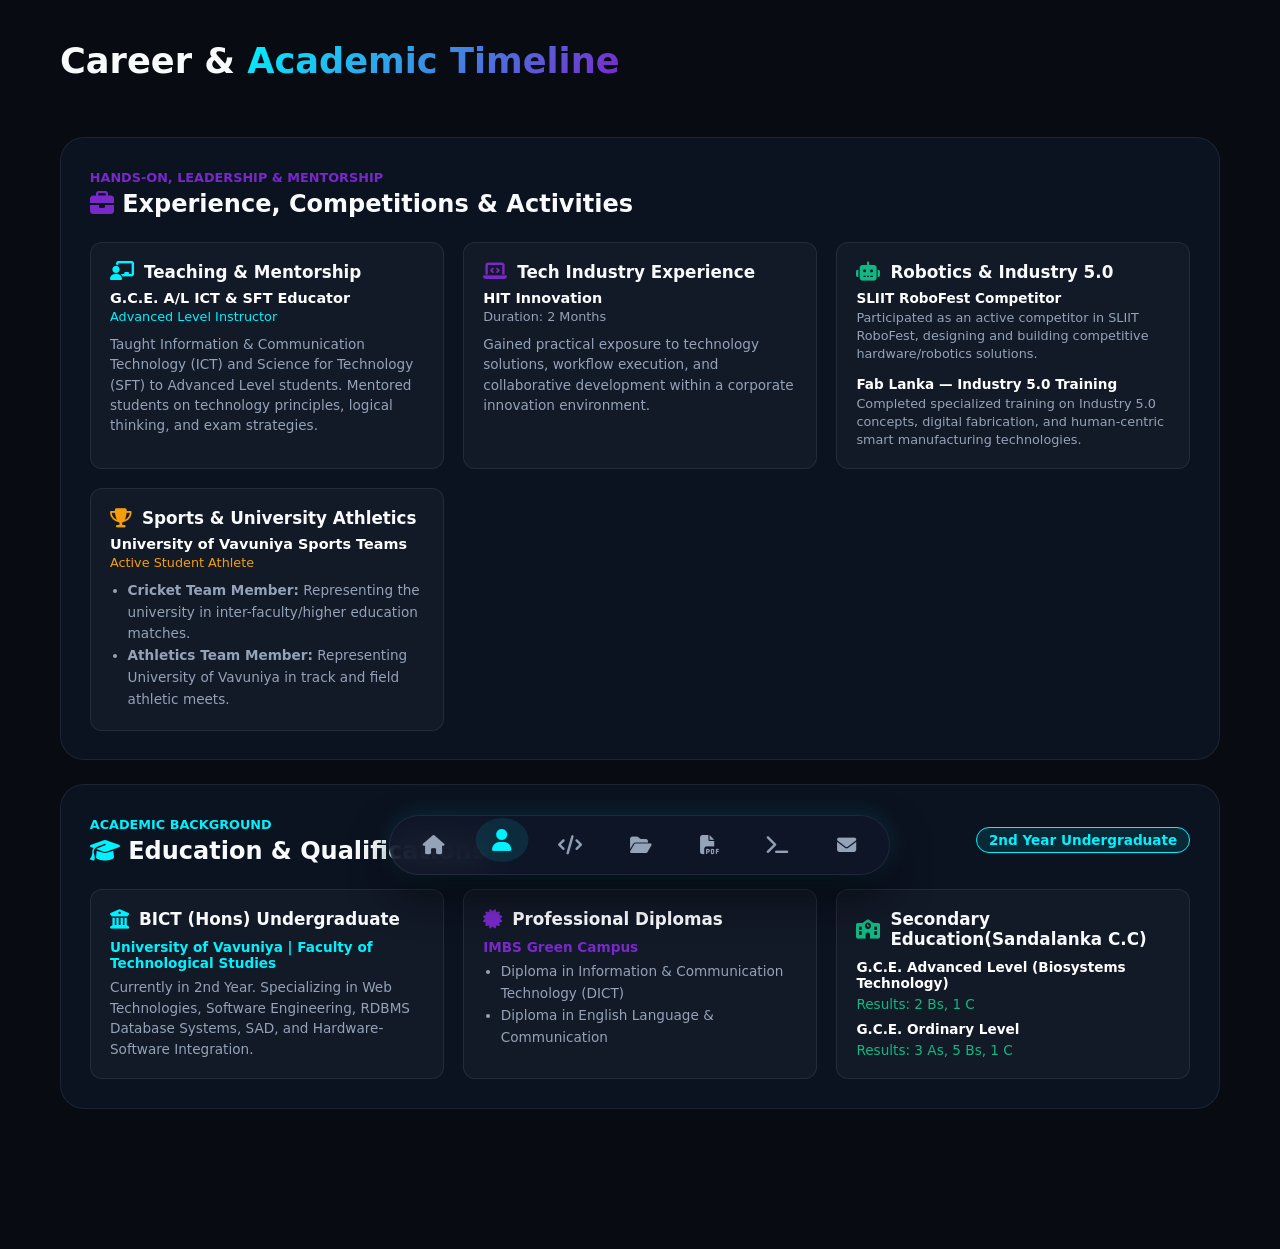
==== about.html @ 184f39b0 "commit1" ====
<!DOCTYPE html>
<html lang="en">
<head>
    <meta charset="UTF-8">
    <meta name="viewport" content="width=device-width, initial-scale=1.0">
    <title>About & Career | Charith Niroshan</title>
    <link rel="stylesheet" href="style.css">
    <link rel="stylesheet" href="https://cdnjs.cloudflare.com/ajax/libs/font-awesome/6.4.0/css/all.min.css">
</head>
<body>

    <div class="container">
        <h2 style="font-size: 2.2rem; margin-bottom: 2rem;">Career & <span class="gradient-text">Academic Timeline</span></h2>

        <div class="bento-grid">
        
       <!-- Experience, Competitions & Activities Bento Card (Span 4) -->
<div class="bento-card span-4" style="margin-top: 1.5rem;">
    <div style="display: flex; justify-content: space-between; align-items: center; margin-bottom: 1.5rem;">
        <div>
            <span style="color: var(--accent-purple, #7928ca); font-size: 0.8rem; font-weight: bold; text-transform: uppercase;">Hands-On, Leadership & Mentorship</span>
            <h3 style="font-size: 1.5rem; margin-top: 4px;"><i class="fa-solid fa-briefcase" style="color: var(--accent-purple, #7928ca);"></i> Experience, Competitions & Activities</h3>
        </div>
    </div>

    <div style="display: grid; grid-template-columns: repeat(auto-fit, minmax(280px, 1fr)); gap: 1.2rem;">
        
        <!-- Teaching & Mentorship Experience -->
        <div style="background: rgba(255, 255, 255, 0.03); border: 1px solid var(--card-border, rgba(255,255,255,0.08)); padding: 1.2rem; border-radius: 12px;">
            <div style="display: flex; align-items: center; gap: 10px; margin-bottom: 0.5rem;">
                <i class="fa-solid fa-chalkboard-user" style="color: var(--accent-cyan, #00f2fe); font-size: 1.2rem;"></i>
                <h4 style="font-size: 1.05rem; margin: 0;">Teaching & Mentorship</h4>
            </div>
            <p style="color: #fff; font-size: 0.9rem; font-weight: 600; margin-bottom: 0.2rem;">G.C.E. A/L ICT & SFT Educator</p>
            <span style="color: var(--accent-cyan, #00f2fe); font-size: 0.8rem; display: block; margin-bottom: 0.6rem;">Advanced Level Instructor</span>
            <p style="color: var(--text-secondary); font-size: 0.85rem; line-height: 1.5; margin: 0;">
                Taught Information & Communication Technology (ICT) and Science for Technology (SFT) to Advanced Level students. Mentored students on technology principles, logical thinking, and exam strategies.
            </p>
        </div>

        <!-- Tech Industry Experience (HIT Innovation) -->
        <div style="background: rgba(255, 255, 255, 0.03); border: 1px solid var(--card-border, rgba(255,255,255,0.08)); padding: 1.2rem; border-radius: 12px;">
            <div style="display: flex; align-items: center; gap: 10px; margin-bottom: 0.5rem;">
                <i class="fa-solid fa-laptop-code" style="color: var(--accent-purple, #7928ca); font-size: 1.2rem;"></i>
                <h4 style="font-size: 1.05rem; margin: 0;">Tech Industry Experience</h4>
            </div>
            <p style="color: #fff; font-size: 0.9rem; font-weight: 600; margin-bottom: 0.2rem;">HIT Innovation</p>
            <span style="color: var(--text-secondary); font-size: 0.8rem; display: block; margin-bottom: 0.6rem;">Duration: 2 Months</span>
            <p style="color: var(--text-secondary); font-size: 0.85rem; line-height: 1.5; margin: 0;">
                Gained practical exposure to technology solutions, workflow execution, and collaborative development within a corporate innovation environment.
            </p>
        </div>

        <!-- Robotics Competition & Training (SLIIT RoboFest & Fab Lanka) -->
        <div style="background: rgba(255, 255, 255, 0.03); border: 1px solid var(--card-border, rgba(255,255,255,0.08)); padding: 1.2rem; border-radius: 12px;">
            <div style="display: flex; align-items: center; gap: 10px; margin-bottom: 0.5rem;">
                <i class="fa-solid fa-robot" style="color: var(--accent-green, #10b981); font-size: 1.2rem;"></i>
                <h4 style="font-size: 1.05rem; margin: 0;">Robotics & Industry 5.0</h4>
            </div>
            <p style="color: #fff; font-size: 0.85rem; font-weight: 600; margin-bottom: 0.2rem;">SLIIT RoboFest Competitor</p>
            <p style="color: var(--text-secondary); font-size: 0.8rem; line-height: 1.4; margin-bottom: 0.8rem;">
                Participated as an active competitor in SLIIT RoboFest, designing and building competitive hardware/robotics solutions.
            </p>
            <p style="color: #fff; font-size: 0.85rem; font-weight: 600; margin-bottom: 0.2rem;">Fab Lanka — Industry 5.0 Training</p>
            <p style="color: var(--text-secondary); font-size: 0.8rem; line-height: 1.4; margin: 0;">
                Completed specialized training on Industry 5.0 concepts, digital fabrication, and human-centric smart manufacturing technologies.
            </p>
        </div>

        <!-- University Athletics & Sports -->
        <div style="background: rgba(255, 255, 255, 0.03); border: 1px solid var(--card-border, rgba(255,255,255,0.08)); padding: 1.2rem; border-radius: 12px;">
            <div style="display: flex; align-items: center; gap: 10px; margin-bottom: 0.5rem;">
                <i class="fa-solid fa-trophy" style="color: #f59e0b; font-size: 1.2rem;"></i>
                <h4 style="font-size: 1.05rem; margin: 0;">Sports & University Athletics</h4>
            </div>
            <p style="color: #fff; font-size: 0.9rem; font-weight: 600; margin-bottom: 0.2rem;">University of Vavuniya Sports Teams</p>
            <span style="color: #f59e0b; font-size: 0.8rem; display: block; margin-bottom: 0.6rem;">Active Student Athlete</span>
            <ul style="color: var(--text-secondary); font-size: 0.85rem; padding-left: 1.1rem; line-height: 1.6; margin: 0;">
                <li><strong>Cricket Team Member:</strong> Representing the university in inter-faculty/higher education matches.</li>
                <li><strong>Athletics Team Member:</strong> Representing University of Vavuniya in track and field athletic meets.</li>
            </ul>
        </div>

    </div>
</div>
       

            <!-- Education Timeline Tile -->
            <!-- Education & Academic Qualifications Bento Card (Span 4) -->
<div class="bento-card span-4">
    <div style="display: flex; justify-content: space-between; align-items: center; margin-bottom: 1.5rem;">
        <div>
            <span style="color: var(--accent-cyan, #00f2fe); font-size: 0.8rem; font-weight: bold; text-transform: uppercase;">Academic Background</span>
            <h3 style="font-size: 1.5rem; margin-top: 4px;"><i class="fa-solid fa-graduation-cap" style="color: var(--accent-cyan, #00f2fe);"></i> Education & Qualifications</h3>
        </div>
        <span class="status-badge" style="background: rgba(0, 242, 254, 0.1); border: 1px solid var(--accent-cyan, #00f2fe); color: var(--accent-cyan, #00f2fe); font-size: 0.85rem; padding: 4px 12px; border-radius: 20px;">
            2nd Year Undergraduate
        </span>
    </div>

    <div style="display: grid; grid-template-columns: repeat(auto-fit, minmax(280px, 1fr)); gap: 1.2rem;">
        
        <!-- University Degree -->
        <div style="background: rgba(255, 255, 255, 0.03); border: 1px solid var(--card-border, rgba(255,255,255,0.08)); padding: 1.2rem; border-radius: 12px;">
            <div style="display: flex; align-items: center; gap: 10px; margin-bottom: 0.6rem;">
                <i class="fa-solid fa-university" style="color: var(--accent-cyan, #00f2fe); font-size: 1.2rem;"></i>
                <h4 style="font-size: 1.05rem; margin: 0;">BICT (Hons) Undergraduate</h4>
            </div>
            <p style="color: var(--accent-cyan, #00f2fe); font-size: 0.85rem; font-weight: 600; margin-bottom: 0.4rem;">University of Vavuniya | Faculty of Technological Studies</p>
            <p style="color: var(--text-secondary); font-size: 0.85rem; line-height: 1.5; margin: 0;">
                Currently in 2nd Year. Specializing in Web Technologies, Software Engineering, RDBMS Database Systems, SAD, and Hardware-Software Integration.
            </p>
        </div>

        <!-- Diplomas (IMBS Green Campus) -->
        <div style="background: rgba(255, 255, 255, 0.03); border: 1px solid var(--card-border, rgba(255,255,255,0.08)); padding: 1.2rem; border-radius: 12px;">
            <div style="display: flex; align-items: center; gap: 10px; margin-bottom: 0.6rem;">
                <i class="fa-solid fa-certificate" style="color: var(--accent-purple, #7928ca); font-size: 1.2rem;"></i>
                <h4 style="font-size: 1.05rem; margin: 0;">Professional Diplomas</h4>
            </div>
            <p style="color: var(--accent-purple, #7928ca); font-size: 0.85rem; font-weight: 600; margin-bottom: 0.4rem;">IMBS Green Campus</p>
            <ul style="color: var(--text-secondary); font-size: 0.85rem; padding-left: 1.1rem; line-height: 1.6; margin: 0;">
                <li>Diploma in Information & Communication Technology (DICT)</li>
                <li>Diploma in English Language & Communication</li>
            </ul>
        </div>

        <!-- Secondary Education (A/L & O/L) -->
        <div style="background: rgba(255, 255, 255, 0.03); border: 1px solid var(--card-border, rgba(255,255,255,0.08)); padding: 1.2rem; border-radius: 12px;">
            <div style="display: flex; align-items: center; gap: 10px; margin-bottom: 0.6rem;">
                <i class="fa-solid fa-school" style="color: var(--accent-green, #10b981); font-size: 1.2rem;"></i>
                <h4 style="font-size: 1.05rem; margin: 0;">Secondary Education(Sandalanka C.C)</h4>
            </div>
            <p style="color: #fff; font-size: 0.85rem; font-weight: 600; margin-bottom: 0.3rem;">G.C.E. Advanced Level (Biosystems Technology)</p>
            <p style="color: var(--accent-green, #10b981); font-size: 0.85rem; margin-bottom: 0.6rem;">Results: 2 Bs, 1 C</p>
            
            <p style="color: #fff; font-size: 0.85rem; font-weight: 600; margin-bottom: 0.3rem;">G.C.E. Ordinary Level</p>
            <p style="color: var(--accent-green, #10b981); font-size: 0.85rem; margin: 0;">Results: 3 As, 5 Bs, 1 C</p>
        </div>

    </div>
</div>
        </div>
    </div>

    <!-- Floating Dock Navigation -->
     <nav class="dock-nav">
        <a href="index.html" class="dock-item" title="Home"><i class="fa-solid fa-house"></i></a>
        <a href="about.html" class="dock-item active" title="About & Career"><i class="fa-solid fa-user"></i></a>
        <a href="skills.html" class="dock-item" title="Skills"><i class="fa-solid fa-code"></i></a>
        <a href="projects.html" class="dock-item" title="Projects"><i class="fa-solid fa-folder-open"></i></a>
        <!-- CV Quick View Link -->
        <a href="cv.pdf" target="_blank" class="dock-item" title="View CV"><i class="fa-solid fa-file-pdf"></i></a>
        <a href="terminal.html" class="dock-item" title="CLI Terminal"><i class="fa-solid fa-terminal"></i></a>
        <a href="contact.html" class="dock-item" title="Contact"><i class="fa-solid fa-envelope"></i></a>
    </nav>

    <script src="script.js"></script>
</body>
</html>
---- style.css ----
:root {
    --bg-dark: #080b11;
    --card-bg: rgba(15, 23, 42, 0.65);
    --card-border: rgba(255, 255, 255, 0.08);
    --accent-cyan: #00f2fe;
    --accent-purple: #7928ca;
    --accent-green: #10b981;
    --text-primary: #f8fafc;
    --text-secondary: #94a3b8;
    --glow-shadow: 0 0 25px rgba(0, 242, 254, 0.15);

    
}

/* Optimized Project Image Container */
.project-img-container {
    position: relative;
    width: 100%;
    height: 200px; /* Balanced ratio for bento cards */
    overflow: hidden;
    background: #0d1117;
    border-bottom: 1px solid var(--card-border, rgba(255, 255, 255, 0.08));
}

/* Perfect Object-Fit & Center Alignment */
.project-img {
    width: 100%;
    height: 100%;
    object-fit: cover;
    object-position: center; /* Image එකේ center Focus එක තබා ගනී */
    transition: transform 0.5s cubic-bezier(0.4, 0, 0.2, 1), filter 0.5s ease;
    filter: brightness(0.85) contrast(1.05);
}

/* Gradient Overlay - Seamless blending with the Dark Card */
.project-img-container::after {
    content: '';
    position: absolute;
    inset: 0;
    background: linear-gradient(180deg, rgba(13, 17, 23, 0) 30%, rgba(13, 17, 23, 0.9) 100%);
    pointer-events: none;
}

/* Hover Cyber Zoom & Glow Effect */
.bento-card:hover .project-img {
    transform: scale(1.06);
    filter: brightness(1.02);
}

/* Floating Tech Badge Adjustment */
.tech-tag-floating {
    position: absolute;
    top: 12px;
    right: 12px;
    z-index: 2; /* Keeps badge above the gradient overlay */
    background: rgba(13, 17, 23, 0.75);
    border: 1px solid rgba(0, 242, 254, 0.4);
    color: var(--accent-cyan, #00f2fe);
    backdrop-filter: blur(8px);
    font-size: 0.75rem;
    padding: 4px 12px;
    border-radius: 20px;
    font-weight: 600;
}/* Cyber CV Download Button */
.btn-cv {
    background: rgba(16, 185, 129, 0.12);
    border: 1px solid var(--accent-green, #10b981);
    color: var(--accent-green, #10b981);
    padding: 0.8rem 1.4rem;
    border-radius: 12px;
    text-decoration: none;
    font-weight: 600;
    display: inline-flex;
    align-items: center;
    gap: 8px;
    transition: all 0.3s ease;
}

.btn-cv:hover {
    background: var(--accent-green, #10b981);
    color: #0d1117;
    box-shadow: 0 0 20px rgba(16, 185, 129, 0.4);
    transform: translateY(-2px);
}

.bento-card:hover .project-img {
    transform: scale(1.08);
    filter: brightness(1.05);
}

.tech-tag-floating {
    position: absolute;
    top: 12px;
    right: 12px;
    background: rgba(16, 185, 129, 0.2);
    border: 1px solid rgba(16, 185, 129, 0.4);
    color: var(--accent-green, #10b981);
    backdrop-filter: blur(8px);
    font-size: 0.75rem;
    padding: 4px 10px;
    border-radius: 8px;
    font-weight: 600;
}

* {
    margin: 0;
    padding: 0;
    box-sizing: border-box;
    font-family: 'Segoe UI', system-ui, -apple-system, sans-serif;
}

body {
    background-color: var(--bg-dark);
    color: var(--text-primary);
    min-height: 100vh;
    overflow-x: hidden;
    padding-bottom: 100px;
}

/* Scroll Bar */
::-webkit-scrollbar { width: 8px; }
::-webkit-scrollbar-track { background: var(--bg-dark); }
::-webkit-scrollbar-thumb { background: var(--accent-purple); border-radius: 4px; }

/* Floating Dock Navigation */
.dock-nav {
    position: fixed;
    bottom: 25px;
    left: 50%;
    transform: translateX(-50%);
    background: rgba(15, 23, 42, 0.85);
    backdrop-filter: blur(16px);
    border: 1px solid var(--card-border);
    padding: 0.6rem 1.2rem;
    border-radius: 40px;
    display: flex;
    gap: 1.2rem;
    align-items: center;
    z-index: 1000;
    box-shadow: 0 20px 40px rgba(0, 0, 0, 0.5), var(--glow-shadow);
}

.dock-item {
    color: var(--text-secondary);
    text-decoration: none;
    font-size: 1.2rem;
    padding: 0.6rem 0.9rem;
    border-radius: 50%;
    transition: all 0.3s cubic-bezier(0.175, 0.885, 0.32, 1.275);
    display: flex;
    align-items: center;
    justify-content: center;
}

.dock-item:hover, .dock-item.active {
    color: var(--accent-cyan);
    background: rgba(0, 242, 254, 0.1);
    transform: translateY(-5px) scale(1.15);
}

/* Bento Grid Dashboard Layout */
.container {
    max-width: 1200px;
    margin: 40px auto;
    padding: 0 20px;
}

.bento-grid {
    display: grid;
    grid-template-columns: repeat(4, 1fr);
    gap: 1.5rem;
}

.bento-card {
    background: var(--card-bg);
    border: 1px solid var(--card-border);
    backdrop-filter: blur(12px);
    border-radius: 24px;
    padding: 1.8rem;
    position: relative;
    overflow: hidden;
    transition: all 0.4s ease;
}

.bento-card:hover {
    border-color: rgba(0, 242, 254, 0.4);
    transform: translateY(-4px);
    box-shadow: var(--glow-shadow);
}

/* Grid Span Utilities */
.span-2 { grid-column: span 2; }
.span-3 { grid-column: span 3; }
.span-4 { grid-column: span 4; }
.row-2 { grid-row: span 2; }

@media (max-width: 900px) {
    .bento-grid { grid-template-columns: repeat(2, 1fr); }
    .span-2, .span-3, .span-4 { grid-column: span 2; }
}

@media (max-width: 600px) {
    .bento-grid { grid-template-columns: 1fr; }
    .span-2, .span-3, .span-4 { grid-column: span 1; }
}

/* Typography & Badges */
.gradient-text {
    /* Fallback colors added inside var() just in case variables are missing */
    background: linear-gradient(135deg, var(--accent-cyan, #00f2fe), var(--accent-purple, #7928ca));
    
    /* Standard & Vendor Prefixes for text clip */
    -webkit-background-clip: text;
    background-clip: text;
    
    /* Text transparency for standard & webkit browsers */
    -webkit-text-fill-color: transparent;
    color: transparent;
    
    font-weight: 800;
    display: inline-block; /* Prevents background clipping glitches on inline elements */
}

/* GitHub Link Hover Animation */
.github-link-icon {
    transition: all 0.3s ease;
}

.github-link-icon:hover {
    color: var(--accent-cyan) !important;
    transform: scale(1.2) rotate(10deg);
}

#project-search:focus {
    border-color: var(--accent-cyan) !important;
    box-shadow: 0 0 15px rgba(0, 242, 254, 0.2);
}

.status-badge {
    display: inline-flex;
    align-items: center;
    gap: 8px;
    background: rgba(16, 185, 129, 0.15);
    color: var(--accent-green);
    border: 1px solid rgba(16, 185, 129, 0.3);
    padding: 6px 14px;
    border-radius: 20px;
    font-size: 0.85rem;
    font-weight: 600;
}

.pulse-dot {
    width: 8px;
    height: 8px;
    background: var(--accent-green);
    border-radius: 50%;
    box-shadow: 0 0 10px var(--accent-green);
    animation: pulse 1.8s infinite;
}

@keyframes pulse {
    0%, 100% { opacity: 1; transform: scale(1); }
    50% { opacity: 0.4; transform: scale(1.3); }
}

/* Buttons */
.btn-cyber {
    display: inline-flex;
    align-items: center;
    gap: 10px;
    background: linear-gradient(135deg, var(--accent-cyan), #0072ff);
    color: #000;
    font-weight: 700;
    padding: 0.8rem 1.6rem;
    border-radius: 14px;
    text-decoration: none;
    transition: all 0.3s ease;
    border: none;
    cursor: pointer;
}

.btn-cyber:hover {
    box-shadow: 0 0 20px rgba(0, 242, 254, 0.5);
    transform: translateY(-2px);
}

.btn-outline {
    background: transparent;
    border: 1px solid var(--card-border);
    color: var(--text-primary);
}

.btn-outline:hover {
    background: rgba(255, 255, 255, 0.05);
    border-color: var(--accent-cyan);
}

/* Timeline Components */
.timeline {
    border-left: 2px solid var(--card-border);
    padding-left: 1.5rem;
    margin-top: 1.5rem;
}

.timeline-item {
    position: relative;
    margin-bottom: 2rem;
}

.timeline-item::before {
    content: '';
    position: absolute;
    left: -1.95rem;
    top: 5px;
    width: 12px;
    height: 12px;
    background: var(--accent-cyan);
    border-radius: 50%;
    box-shadow: 0 0 10px var(--accent-cyan);
}
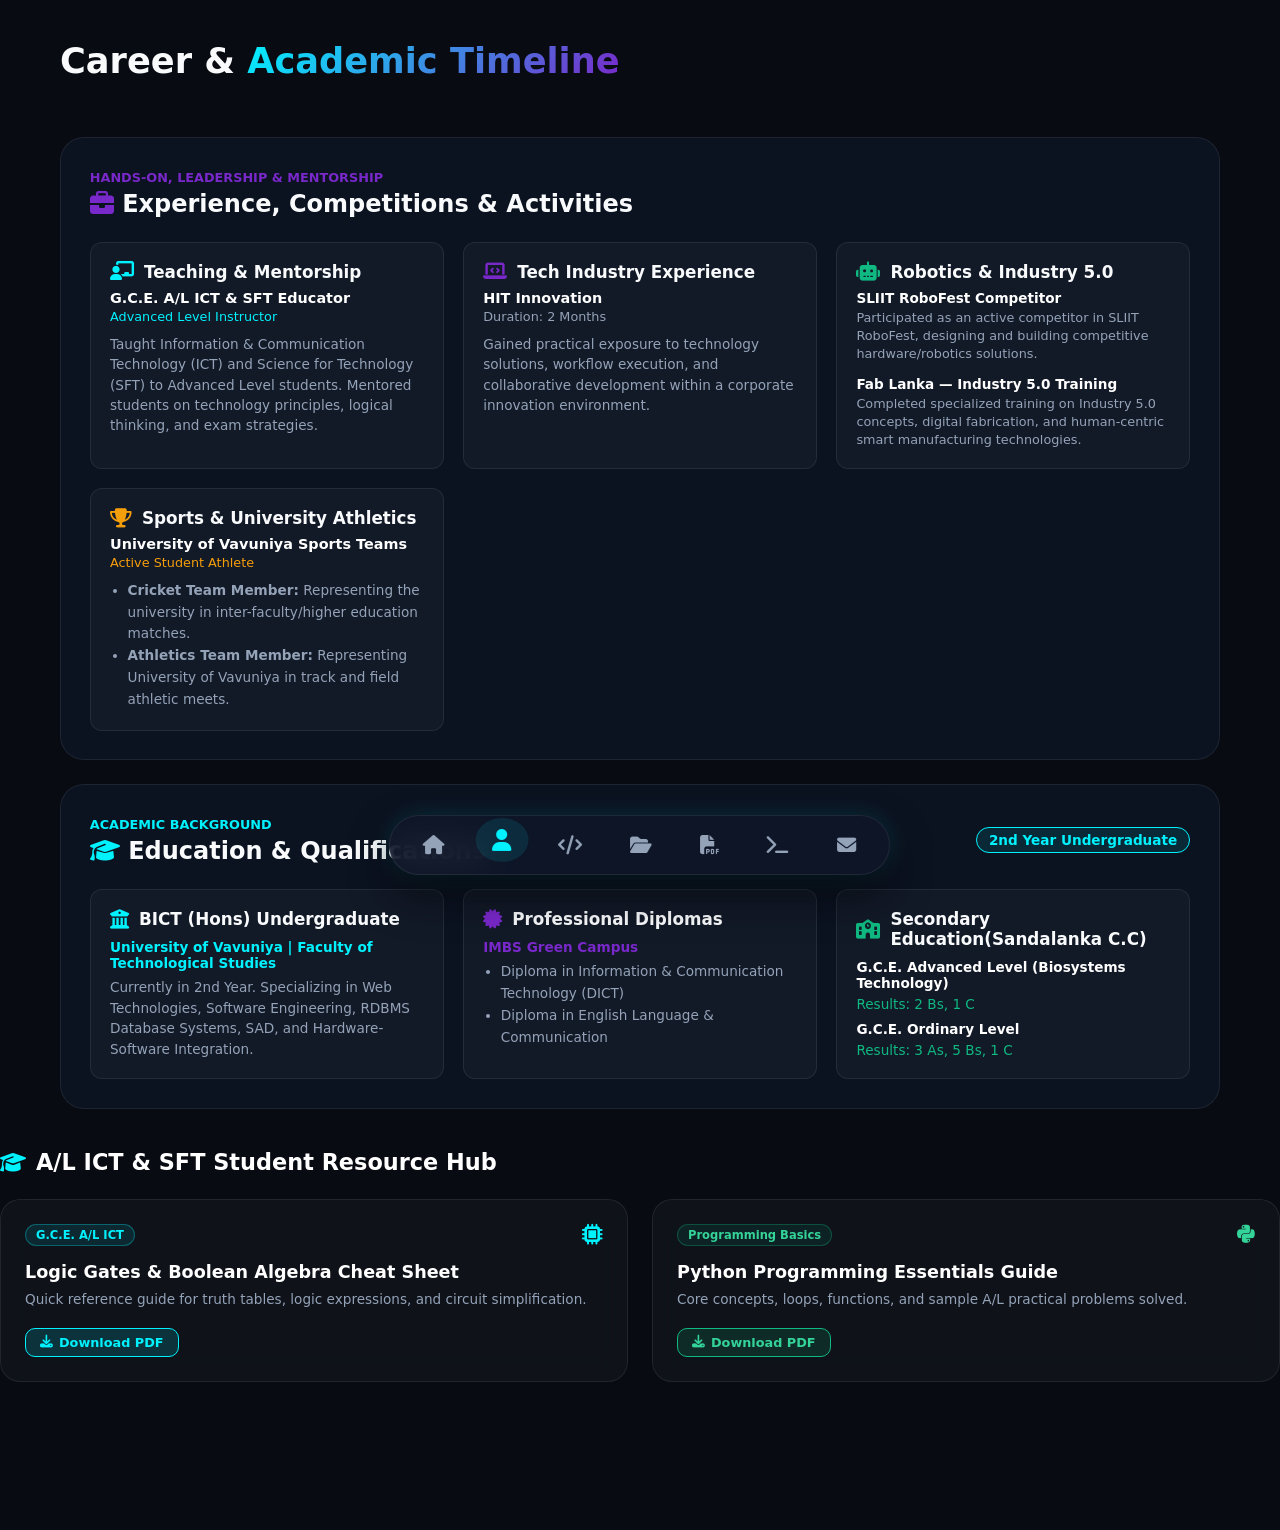
==== commit 4b7aa3ff: "Update about.html" ====
--- a/about.html
+++ b/about.html
@@ -143,6 +143,42 @@
         </div>
     </div>
 
+    <!-- Teaching & Student Resource Hub -->
+<section style="margin-bottom: 3rem;">
+    <div style="display: flex; align-items: center; gap: 10px; margin-bottom: 1.5rem;">
+        <i class="fa-solid fa-graduation-cap" style="color: var(--accent-cyan, #00f2fe); font-size: 1.3rem;"></i>
+        <h3 style="font-size: 1.4rem; font-weight: 700; margin: 0; color: #fff;">A/L ICT & SFT Student Resource Hub</h3>
+    </div>
+
+    <div class="bento-grid">
+        <!-- Resource Card 1: Logic Gates -->
+        <div class="bento-card span-2" style="background: rgba(20, 24, 33, 0.6); backdrop-filter: blur(16px); border: 1px solid rgba(255, 255, 255, 0.08); border-radius: 20px; padding: 1.5rem;">
+            <div style="display: flex; justify-content: space-between; align-items: flex-start; margin-bottom: 1rem;">
+                <span style="background: rgba(0, 242, 254, 0.1); border: 1px solid rgba(0, 242, 254, 0.3); color: var(--accent-cyan, #00f2fe); font-size: 0.72rem; font-weight: 700; padding: 3px 10px; border-radius: 12px;">G.C.E. A/L ICT</span>
+                <i class="fa-solid fa-microchip" style="font-size: 1.3rem; color: var(--accent-cyan, #00f2fe);"></i>
+            </div>
+            <h4 style="color: #fff; margin: 0 0 0.5rem 0; font-size: 1.1rem;">Logic Gates & Boolean Algebra Cheat Sheet</h4>
+            <p style="color: var(--text-secondary, #94a3b8); font-size: 0.85rem; line-height: 1.4; margin-bottom: 1.2rem;">Quick reference guide for truth tables, logic expressions, and circuit simplification.</p>
+            <a href="files/Logic_Gates_Summary.pdf" download style="background: rgba(0, 242, 254, 0.15); border: 1px solid var(--accent-cyan, #00f2fe); color: var(--accent-cyan, #00f2fe); font-size: 0.8rem; font-weight: 600; padding: 6px 14px; border-radius: 10px; text-decoration: none; display: inline-flex; align-items: center; gap: 6px;">
+                <i class="fa-solid fa-download"></i> Download PDF
+            </a>
+        </div>
+
+        <!-- Resource Card 2: Python Essentials -->
+        <div class="bento-card span-2" style="background: rgba(20, 24, 33, 0.6); backdrop-filter: blur(16px); border: 1px solid rgba(255, 255, 255, 0.08); border-radius: 20px; padding: 1.5rem;">
+            <div style="display: flex; justify-content: space-between; align-items: flex-start; margin-bottom: 1rem;">
+                <span style="background: rgba(16, 185, 129, 0.1); border: 1px solid rgba(16, 185, 129, 0.3); color: #34d399; font-size: 0.72rem; font-weight: 700; padding: 3px 10px; border-radius: 12px;">Programming Basics</span>
+                <i class="fa-brands fa-python" style="font-size: 1.3rem; color: #34d399;"></i>
+            </div>
+            <h4 style="color: #fff; margin: 0 0 0.5rem 0; font-size: 1.1rem;">Python Programming Essentials Guide</h4>
+            <p style="color: var(--text-secondary, #94a3b8); font-size: 0.85rem; line-height: 1.4; margin-bottom: 1.2rem;">Core concepts, loops, functions, and sample A/L practical problems solved.</p>
+            <a href="files/Python_Essentials_AL.pdf" download style="background: rgba(16, 185, 129, 0.15); border: 1px solid #10b981; color: #34d399; font-size: 0.8rem; font-weight: 600; padding: 6px 14px; border-radius: 10px; text-decoration: none; display: inline-flex; align-items: center; gap: 6px;">
+                <i class="fa-solid fa-download"></i> Download PDF
+            </a>
+        </div>
+    </div>
+</section>
+
     <!-- Floating Dock Navigation -->
      <nav class="dock-nav">
         <a href="index.html" class="dock-item" title="Home"><i class="fa-solid fa-house"></i></a>
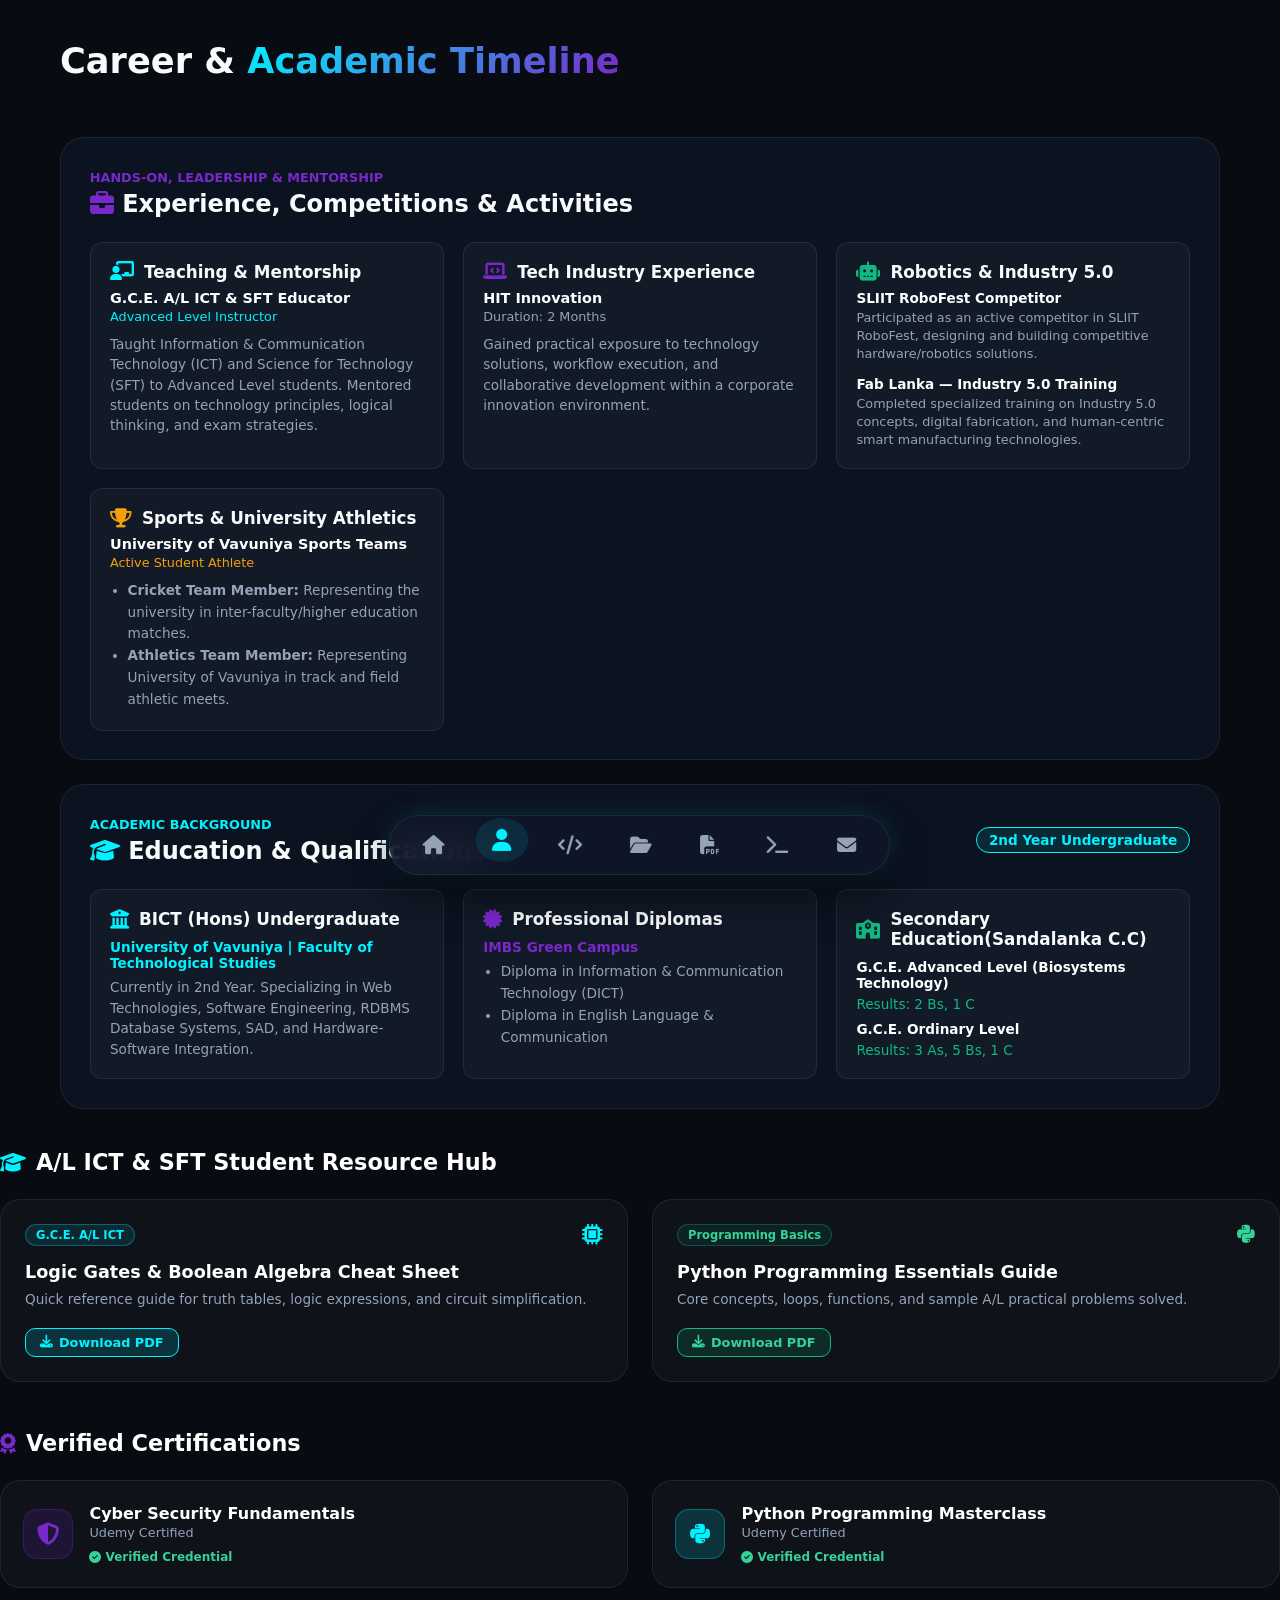
==== commit 8e9d99db: "Update about.html" ====
--- a/about.html
+++ b/about.html
@@ -175,6 +175,40 @@
             <a href="files/Python_Essentials_AL.pdf" download style="background: rgba(16, 185, 129, 0.15); border: 1px solid #10b981; color: #34d399; font-size: 0.8rem; font-weight: 600; padding: 6px 14px; border-radius: 10px; text-decoration: none; display: inline-flex; align-items: center; gap: 6px;">
                 <i class="fa-solid fa-download"></i> Download PDF
             </a>
+        </div>
+    </div>
+</section>
+
+<!-- Certifications Grid -->
+<section style="margin-bottom: 3rem;">
+    <div style="display: flex; align-items: center; gap: 10px; margin-bottom: 1.5rem;">
+        <i class="fa-solid fa-award" style="color: var(--accent-purple, #7928ca); font-size: 1.3rem;"></i>
+        <h3 style="font-size: 1.4rem; font-weight: 700; margin: 0; color: #fff;">Verified Certifications</h3>
+    </div>
+
+    <div class="bento-grid">
+        <!-- Cert Card 1 -->
+        <div class="bento-card span-2" style="background: rgba(20, 24, 33, 0.6); backdrop-filter: blur(16px); border: 1px solid rgba(255, 255, 255, 0.08); border-radius: 20px; padding: 1.4rem; display: flex; align-items: center; gap: 1rem;">
+            <div style="width: 50px; height: 50px; border-radius: 14px; background: rgba(121, 40, 202, 0.15); border: 1px solid rgba(121, 40, 202, 0.3); display: flex; align-items: center; justify-content: center; flex-shrink: 0;">
+                <i class="fa-solid fa-shield-halved" style="font-size: 1.4rem; color: var(--accent-purple, #7928ca);"></i>
+            </div>
+            <div>
+                <h4 style="color: #fff; margin: 0 0 2px 0; font-size: 1rem;">Cyber Security Fundamentals</h4>
+                <p style="color: var(--text-secondary, #94a3b8); font-size: 0.8rem; margin: 0 0 6px 0;">Udemy Certified</p>
+                <span style="color: #34d399; font-size: 0.75rem; font-weight: 600;"><i class="fa-solid fa-circle-check"></i> Verified Credential</span>
+            </div>
+        </div>
+
+        <!-- Cert Card 2 -->
+        <div class="bento-card span-2" style="background: rgba(20, 24, 33, 0.6); backdrop-filter: blur(16px); border: 1px solid rgba(255, 255, 255, 0.08); border-radius: 20px; padding: 1.4rem; display: flex; align-items: center; gap: 1rem;">
+            <div style="width: 50px; height: 50px; border-radius: 14px; background: rgba(0, 242, 254, 0.15); border: 1px solid rgba(0, 242, 254, 0.3); display: flex; align-items: center; justify-content: center; flex-shrink: 0;">
+                <i class="fa-brands fa-python" style="font-size: 1.4rem; color: var(--accent-cyan, #00f2fe);"></i>
+            </div>
+            <div>
+                <h4 style="color: #fff; margin: 0 0 2px 0; font-size: 1rem;">Python Programming Masterclass</h4>
+                <p style="color: var(--text-secondary, #94a3b8); font-size: 0.8rem; margin: 0 0 6px 0;">Udemy Certified</p>
+                <span style="color: #34d399; font-size: 0.75rem; font-weight: 600;"><i class="fa-solid fa-circle-check"></i> Verified Credential</span>
+            </div>
         </div>
     </div>
 </section>
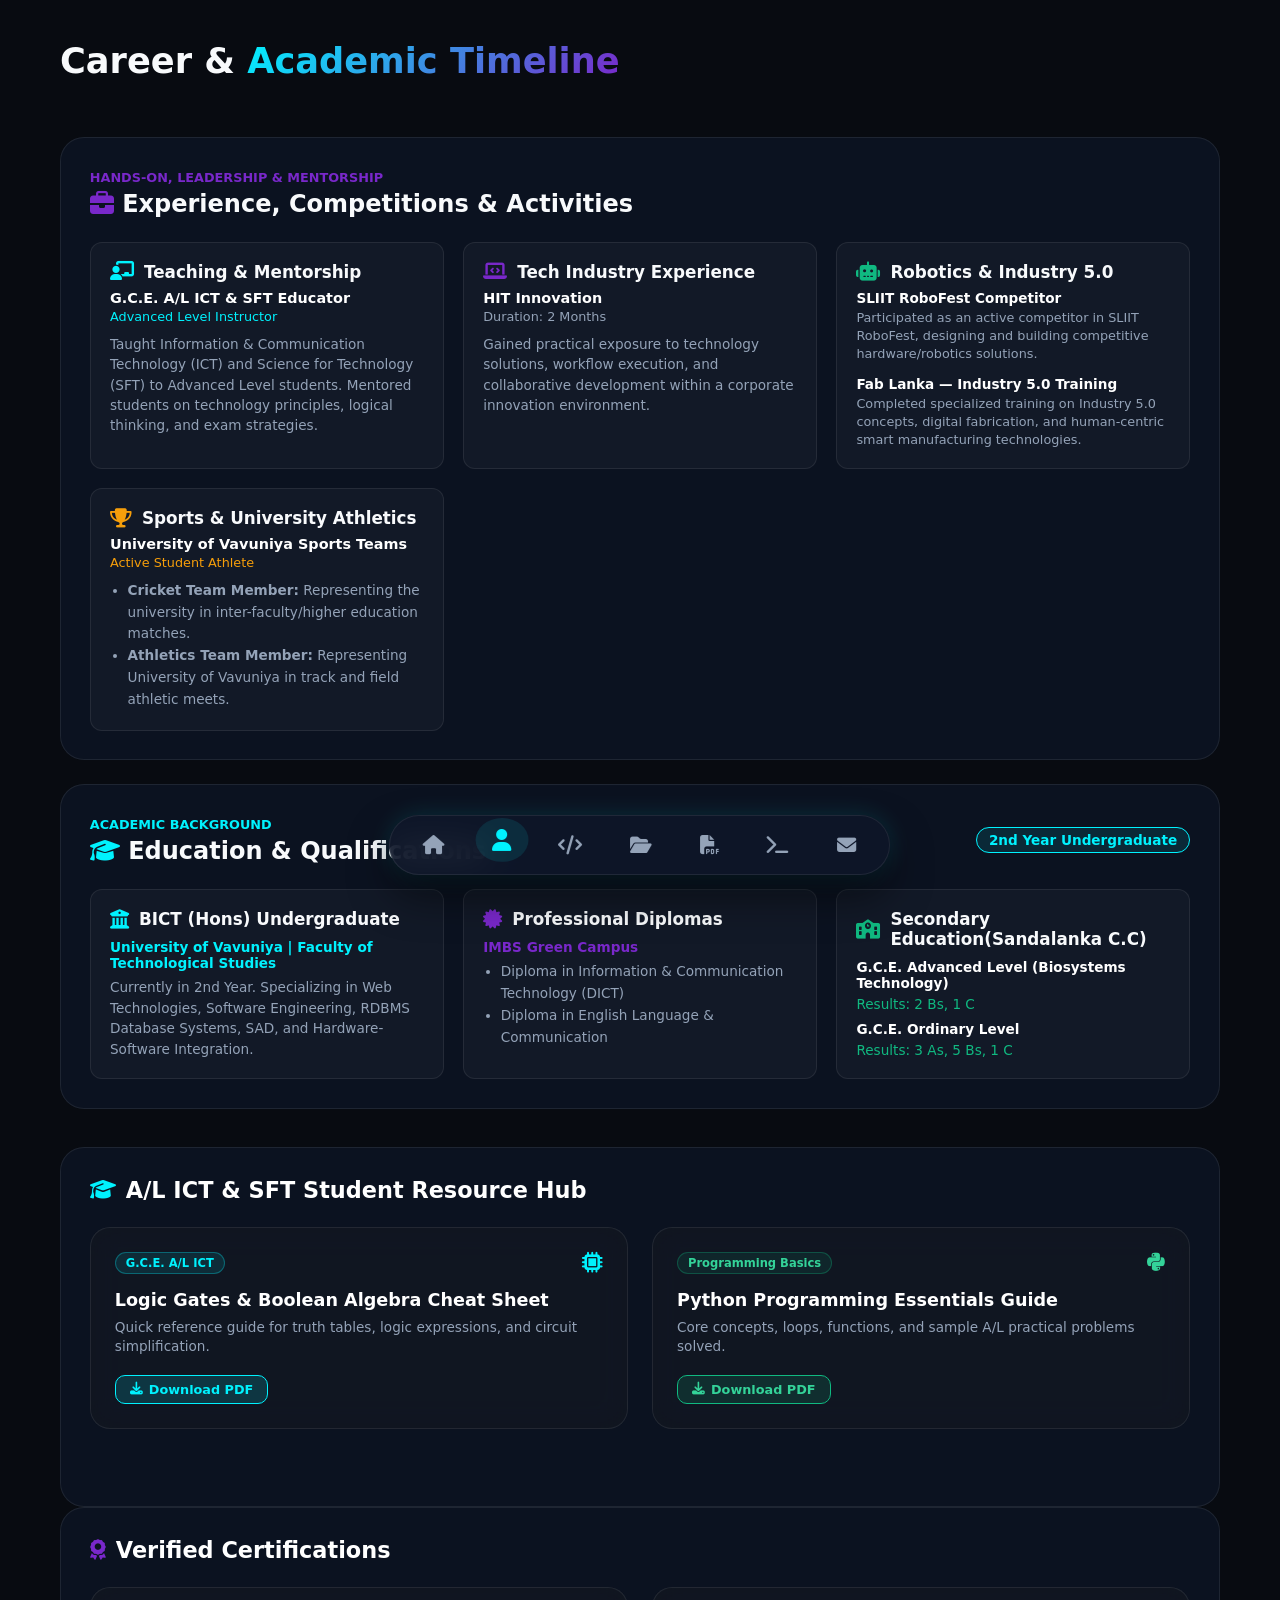
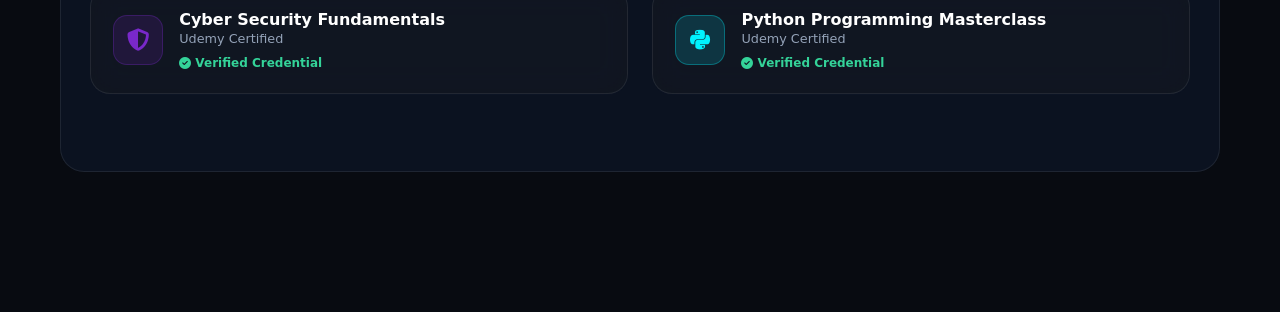
==== commit 9c99e2de: "Update about.html" ====
--- a/about.html
+++ b/about.html
@@ -140,9 +140,10 @@
 
     </div>
 </div>
-        </div>
-    </div>
-
+    </div>
+    <br/>
+    <br/>
+<div class="bento-card span-4">
     <!-- Teaching & Student Resource Hub -->
 <section style="margin-bottom: 3rem;">
     <div style="display: flex; align-items: center; gap: 10px; margin-bottom: 1.5rem;">
@@ -178,7 +179,9 @@
         </div>
     </div>
 </section>
-
+</div>
+
+<div class="bento-card span-4">
 <!-- Certifications Grid -->
 <section style="margin-bottom: 3rem;">
     <div style="display: flex; align-items: center; gap: 10px; margin-bottom: 1.5rem;">
@@ -212,7 +215,10 @@
         </div>
     </div>
 </section>
-
+</div>
+    </div>
+
+</div>
     <!-- Floating Dock Navigation -->
      <nav class="dock-nav">
         <a href="index.html" class="dock-item" title="Home"><i class="fa-solid fa-house"></i></a>
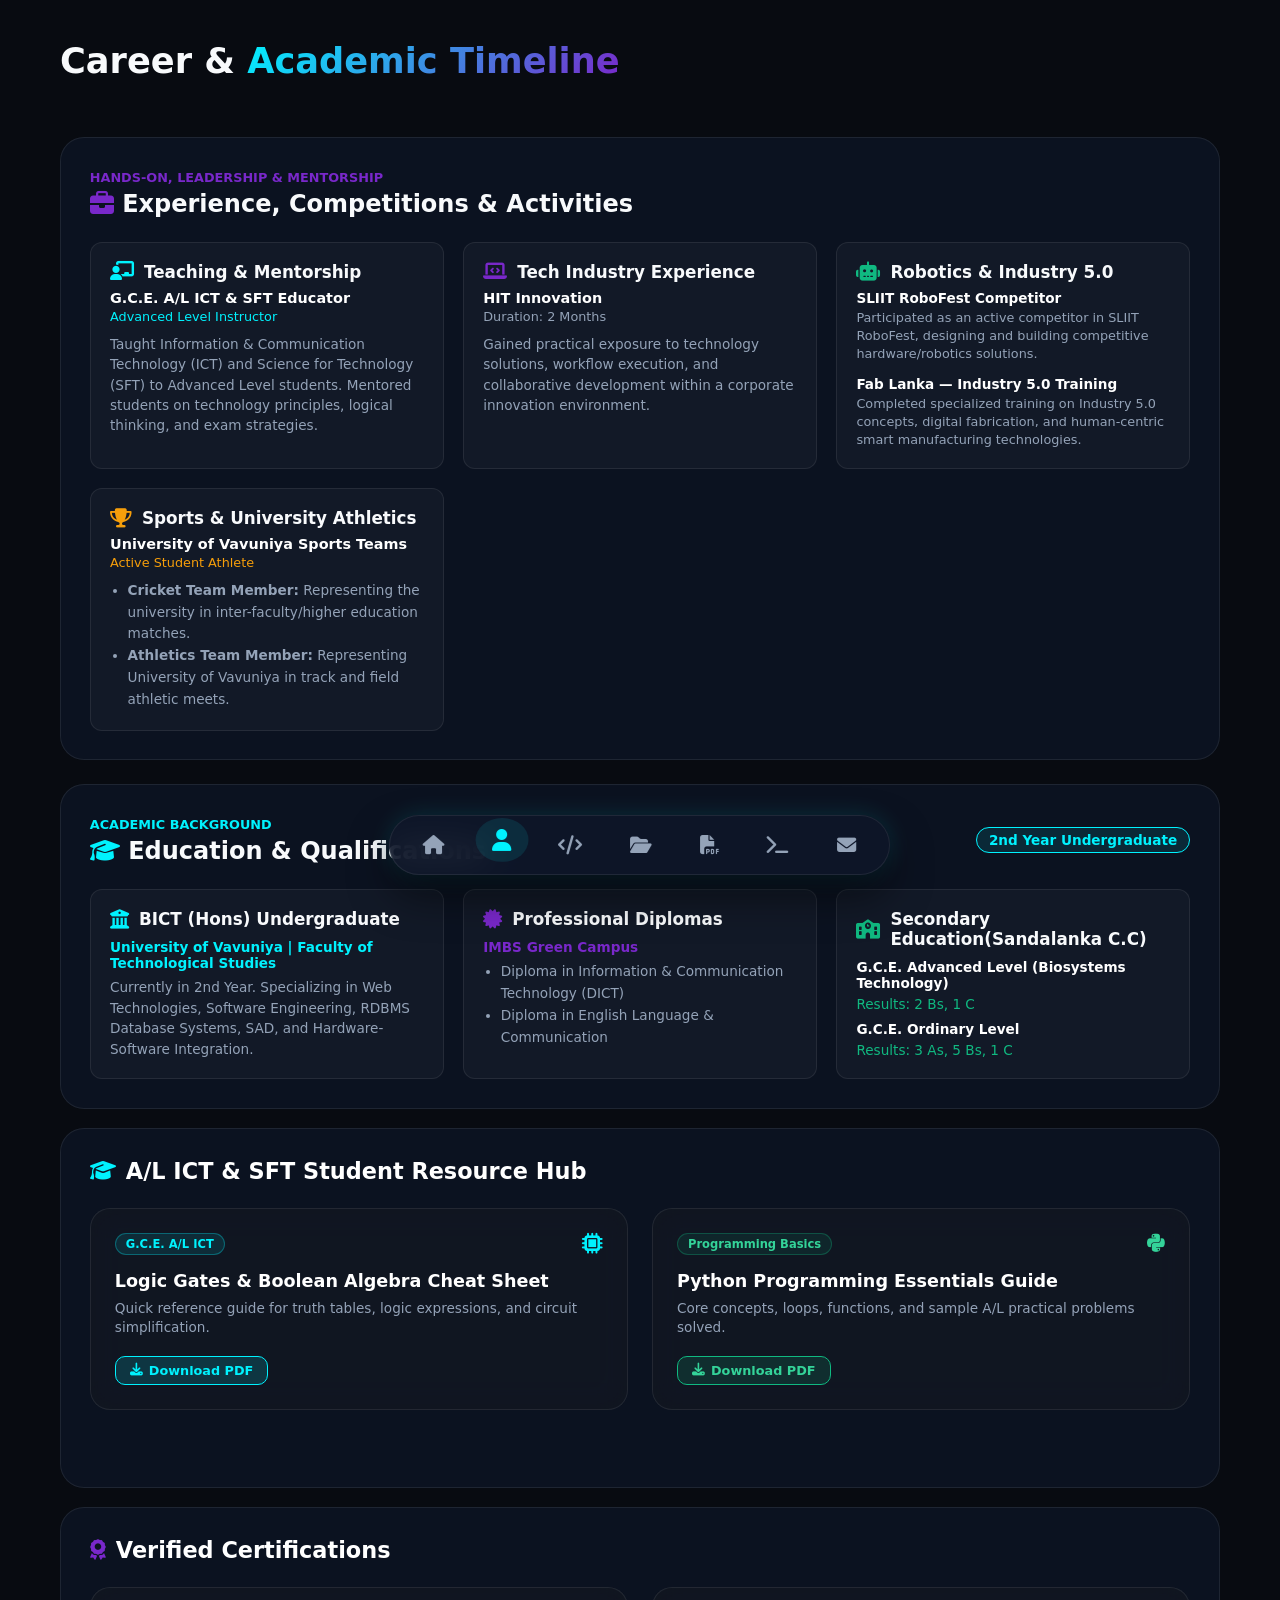
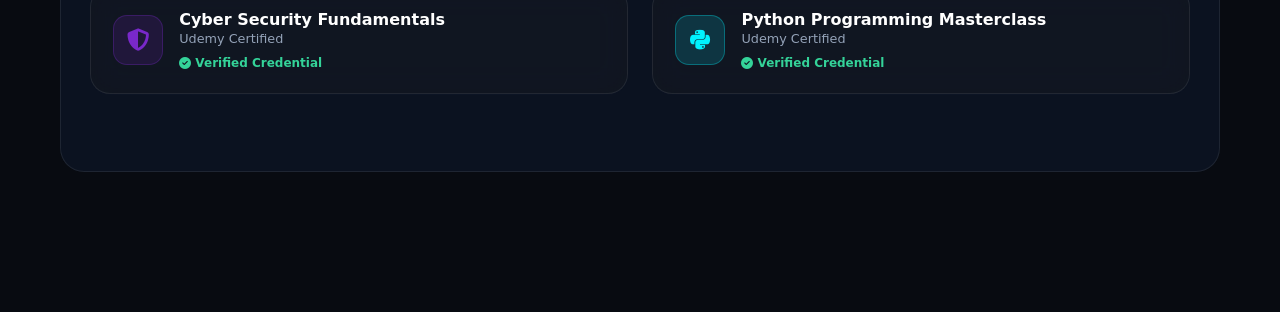
==== commit 6d2a9241: "up" ====
--- a/about.html
+++ b/about.html
@@ -141,7 +141,7 @@
     </div>
 </div>
     </div>
-    <br/>
+    
     <br/>
 <div class="bento-card span-4">
     <!-- Teaching & Student Resource Hub -->
@@ -180,7 +180,7 @@
     </div>
 </section>
 </div>
-
+<br/>
 <div class="bento-card span-4">
 <!-- Certifications Grid -->
 <section style="margin-bottom: 3rem;">
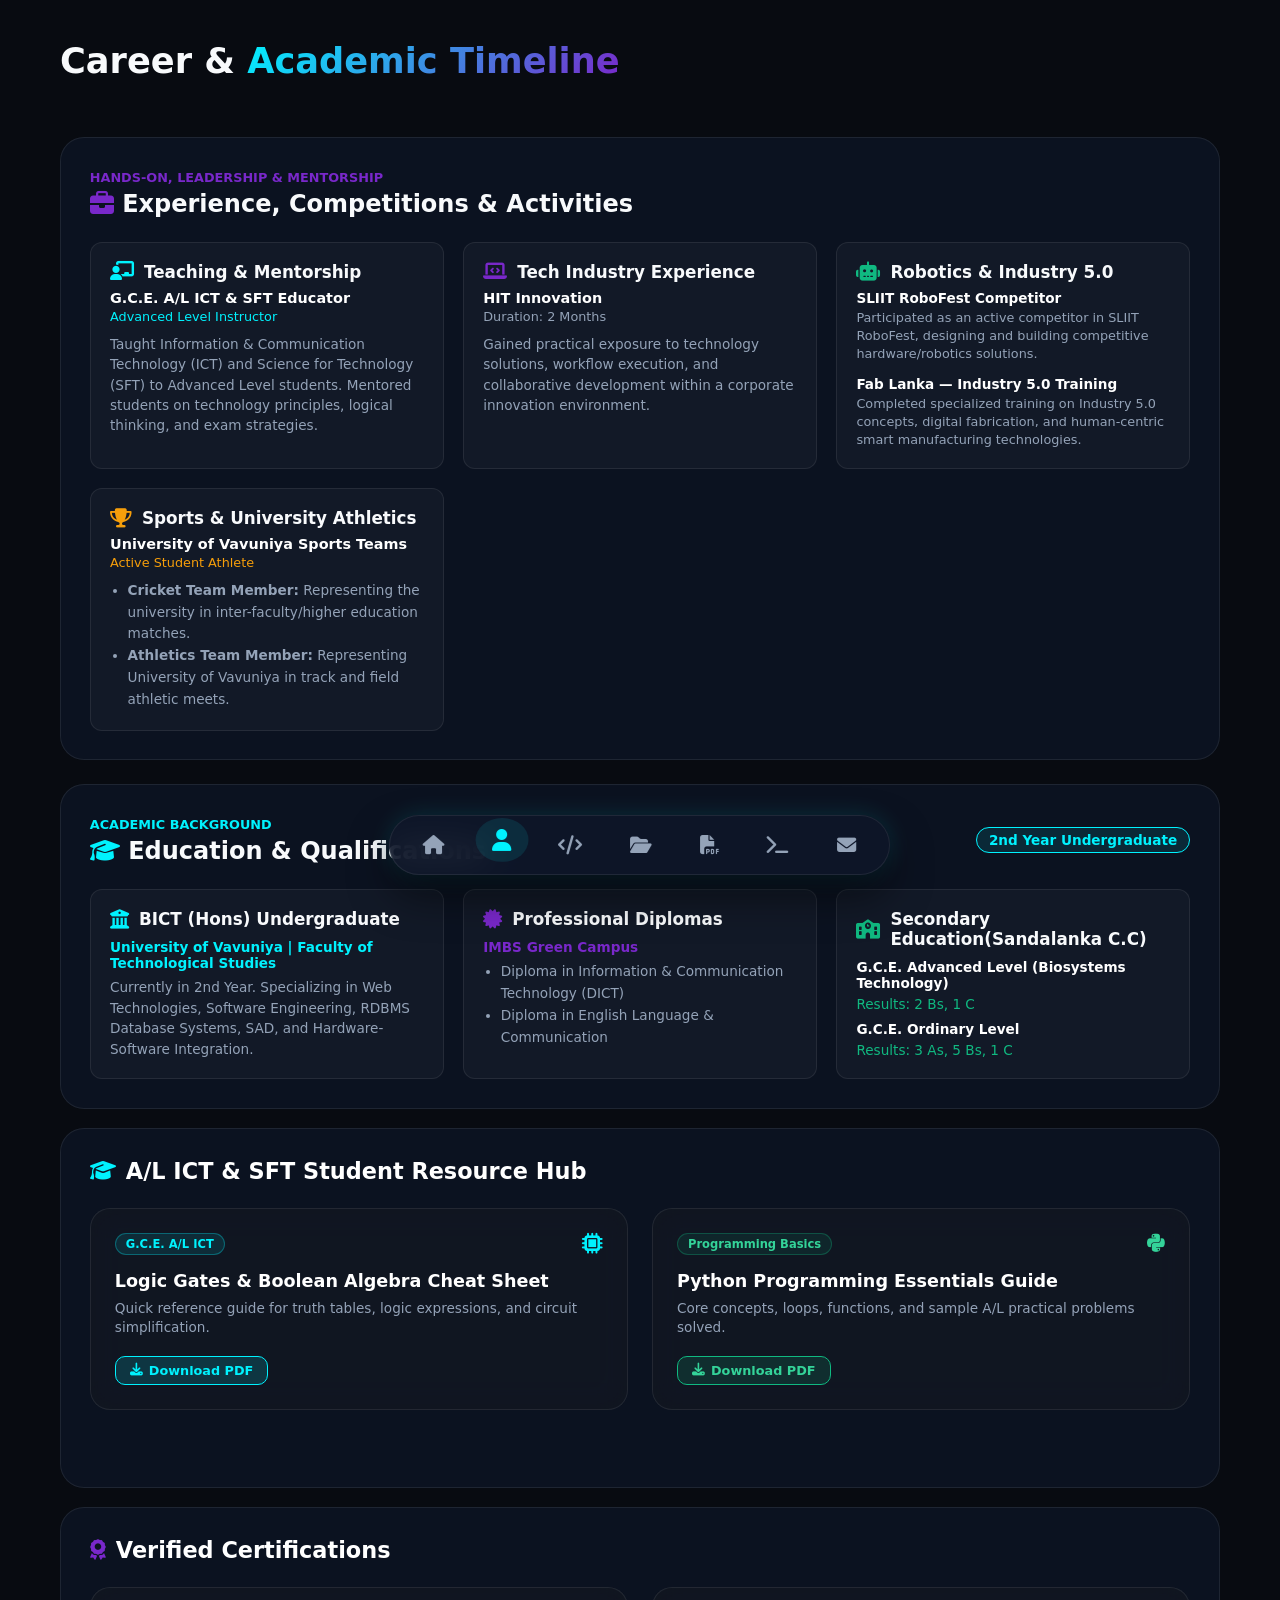
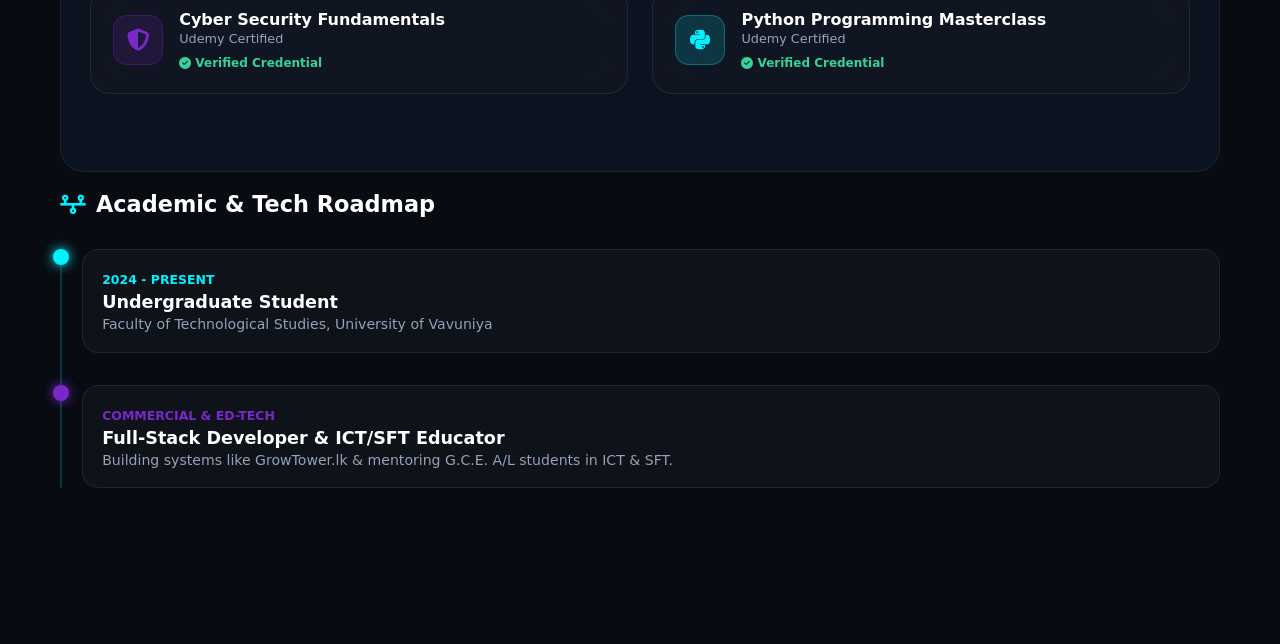
==== commit e91bea59: "Update about.html" ====
--- a/about.html
+++ b/about.html
@@ -216,6 +216,38 @@
     </div>
 </section>
 </div>
+<br/>
+<!-- Academic & Career Timeline -->
+<section style="margin-bottom: 3.5rem;">
+    <div style="display: flex; align-items: center; gap: 10px; margin-bottom: 2rem;">
+        <i class="fa-solid fa-timeline" style="color: var(--accent-cyan, #00f2fe); font-size: 1.3rem;"></i>
+        <h3 style="font-size: 1.4rem; font-weight: 700; margin: 0; color: #fff;">Academic & Tech Roadmap</h3>
+    </div>
+
+    <div style="position: relative; padding-left: 20px; border-left: 2px solid rgba(0, 242, 254, 0.2); display: flex; flex-direction: column; gap: 2rem;">
+        
+        <!-- Milestone 1 -->
+        <div style="position: relative;">
+            <div style="position: absolute; left: -29px; top: 0; width: 16px; height: 16px; border-radius: 50%; background: #00f2fe; box-shadow: 0 0 12px #00f2fe;"></div>
+            <div style="background: rgba(20, 24, 33, 0.6); backdrop-filter: blur(16px); border: 1px solid rgba(255, 255, 255, 0.08); border-radius: 16px; padding: 1.2rem;">
+                <span style="color: var(--accent-cyan, #00f2fe); font-size: 0.78rem; font-weight: 700;">2024 - PRESENT</span>
+                <h4 style="color: #fff; margin: 4px 0; font-size: 1.1rem;">Undergraduate Student</h4>
+                <p style="color: var(--text-secondary, #94a3b8); font-size: 0.88rem; margin: 0;">Faculty of Technological Studies, University of Vavuniya</p>
+            </div>
+        </div>
+
+        <!-- Milestone 2 -->
+        <div style="position: relative;">
+            <div style="position: absolute; left: -29px; top: 0; width: 16px; height: 16px; border-radius: 50%; background: #7928ca; box-shadow: 0 0 12px #7928ca;"></div>
+            <div style="background: rgba(20, 24, 33, 0.6); backdrop-filter: blur(16px); border: 1px solid rgba(255, 255, 255, 0.08); border-radius: 16px; padding: 1.2rem;">
+                <span style="color: var(--accent-purple, #7928ca); font-size: 0.78rem; font-weight: 700;">COMMERCIAL & ED-TECH</span>
+                <h4 style="color: #fff; margin: 4px 0; font-size: 1.1rem;">Full-Stack Developer & ICT/SFT Educator</h4>
+                <p style="color: var(--text-secondary, #94a3b8); font-size: 0.88rem; margin: 0;">Building systems like GrowTower.lk & mentoring G.C.E. A/L students in ICT & SFT.</p>
+            </div>
+        </div>
+
+    </div>
+</section>
     </div>
 
 </div>
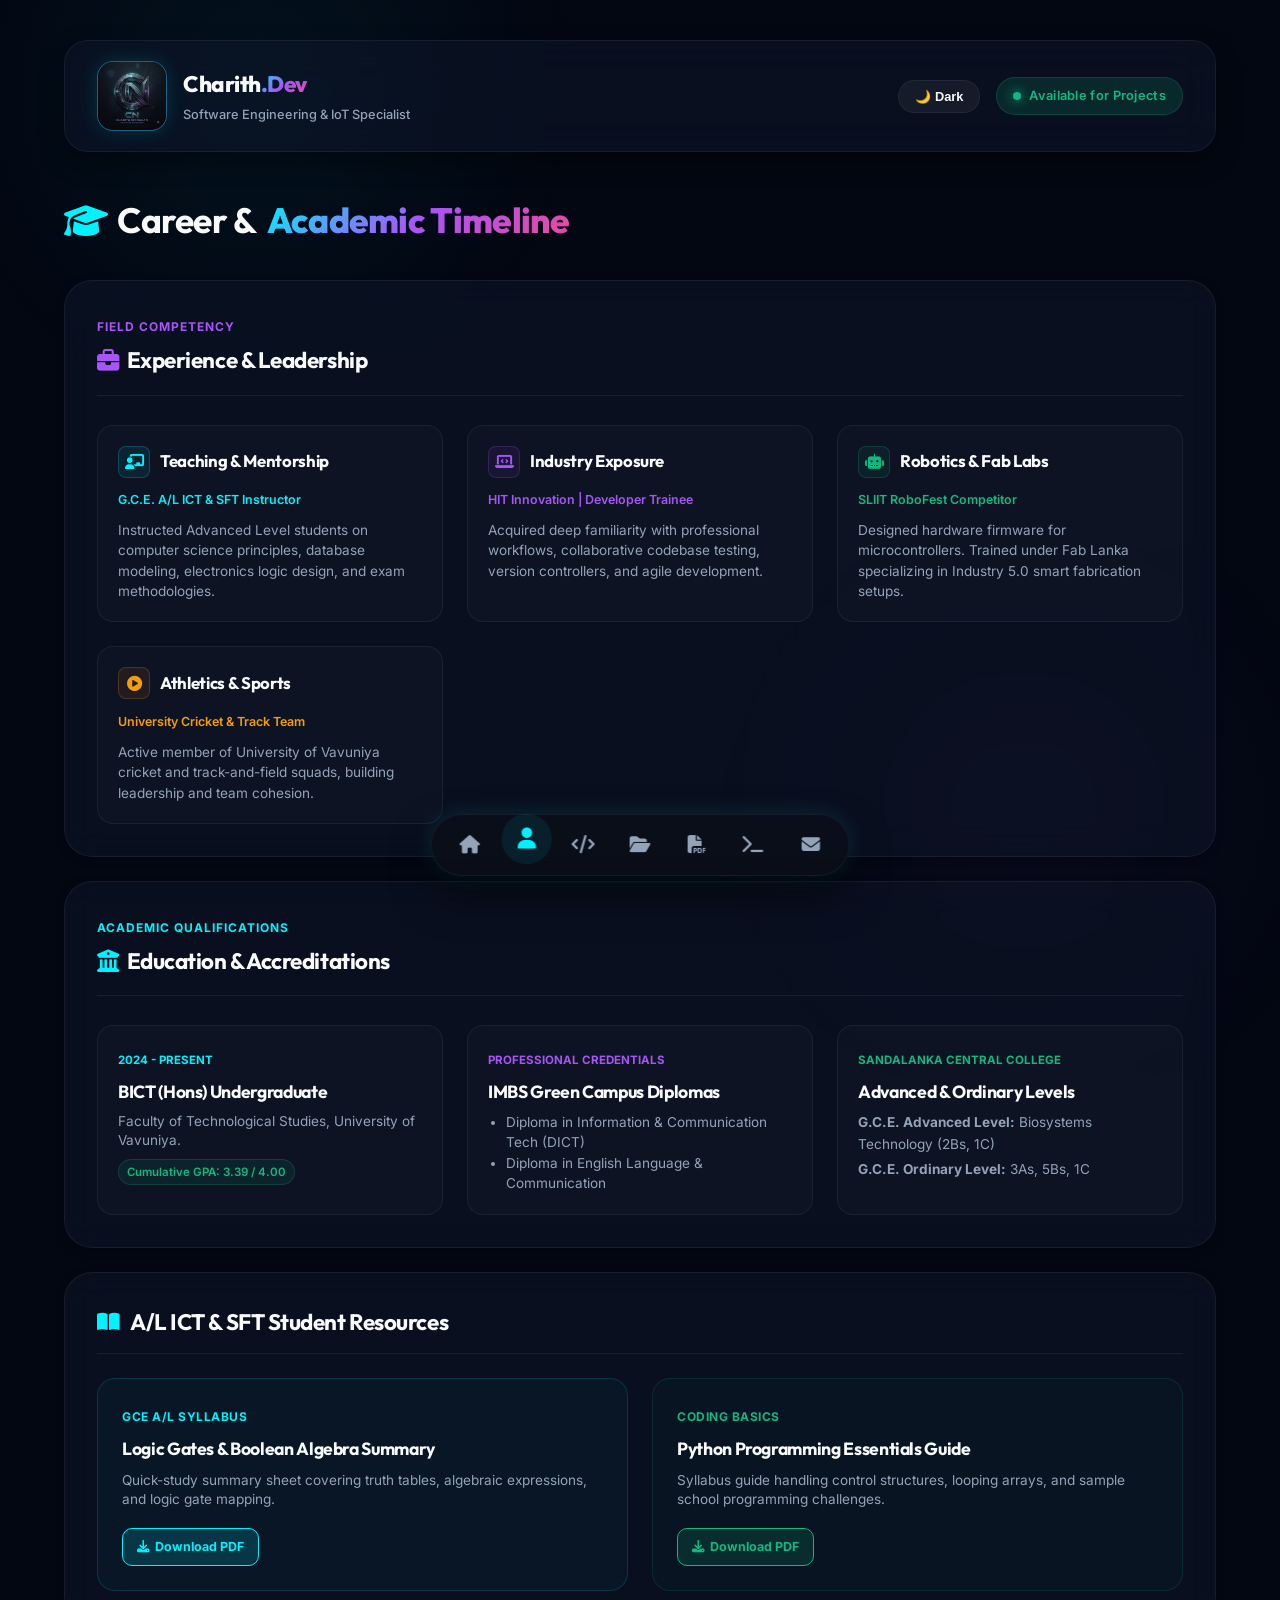
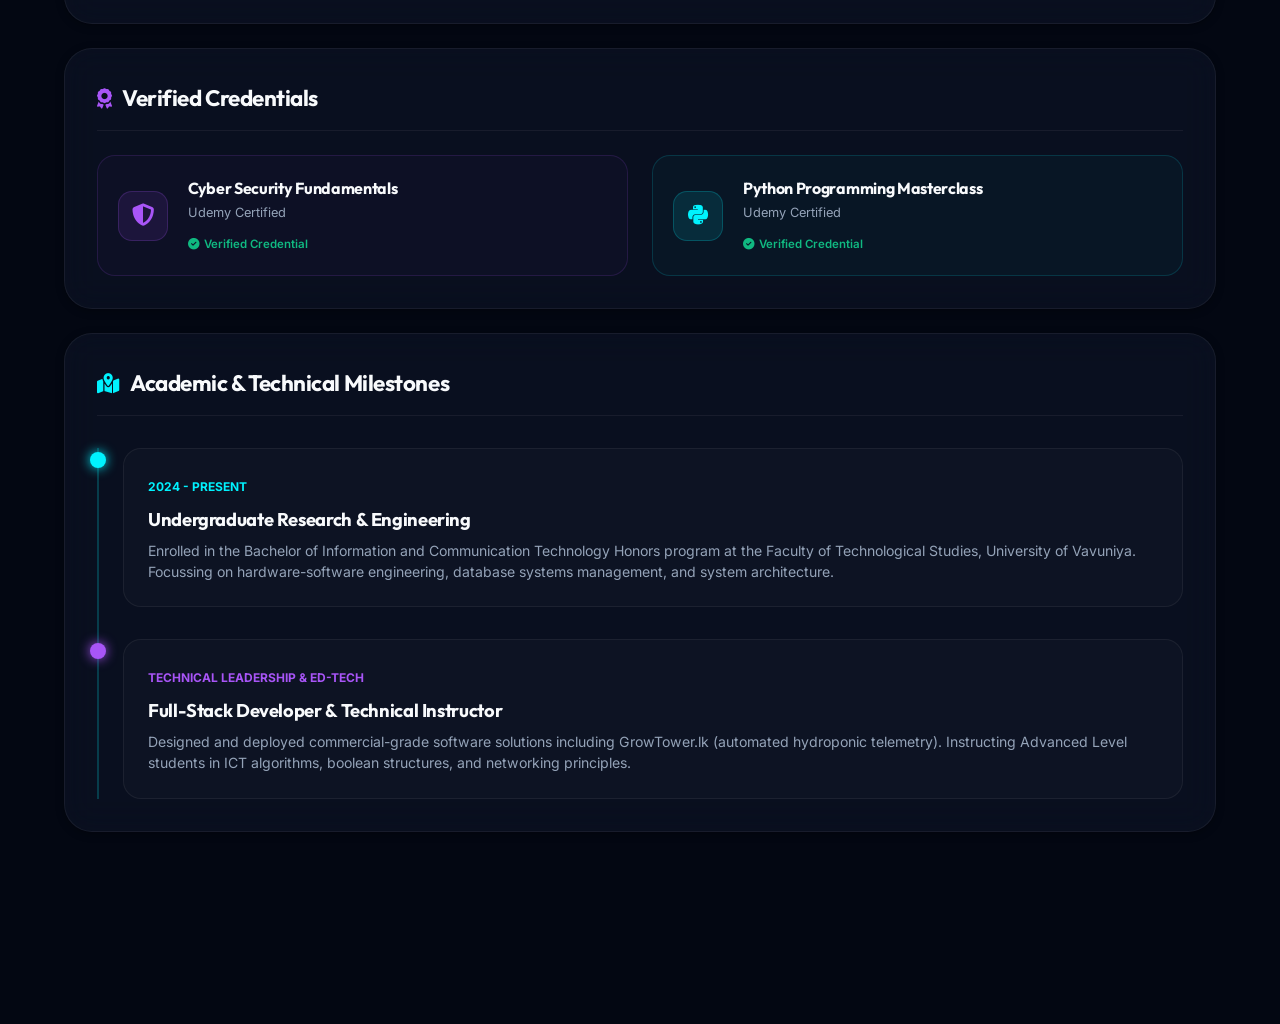
==== commit ae383d4f: "update" ====
--- a/about.html
+++ b/about.html
@@ -1,266 +1,301 @@
 <!DOCTYPE html>
-<html lang="en">
+<html lang="en" data-theme="dark">
 <head>
     <meta charset="UTF-8">
     <meta name="viewport" content="width=device-width, initial-scale=1.0">
-    <title>About & Career | Charith Niroshan</title>
+    <title>Academic & Timeline | Charith Niroshan</title>
     <link rel="stylesheet" href="style.css">
     <link rel="stylesheet" href="https://cdnjs.cloudflare.com/ajax/libs/font-awesome/6.4.0/css/all.min.css">
 </head>
 <body>
 
-    <div class="container">
-        <h2 style="font-size: 2.2rem; margin-bottom: 2rem;">Career & <span class="gradient-text">Academic Timeline</span></h2>
+    <!-- Header Glassmorphic Block -->
+    <div class="container" style="margin-bottom: 0;">
+        <header class="branding-header">
+            <a href="index.html" class="brand-container">
+                <div class="brand-logo-wrapper">
+                    <img src="images/logo.png" alt="Charith Dev Logo" onerror="this.style.display='none'; this.nextElementSibling.style.display='flex';">
+                    <div style="display: none; width: 100%; height: 100%; align-items: center; justify-content: center;">
+                        <i class="fa-solid fa-code" style="font-size: 1.5rem; color: var(--accent-cyan);"></i>
+                    </div>
+                </div>
+                <div>
+                    <h1 class="brand-name">Charith<span class="gradient-text">.Dev</span></h1>
+                    <span class="brand-title">Software Engineering & IoT Specialist</span>
+                </div>
+            </a>
+            
+            <div style="display: flex; align-items: center; gap: 1rem; flex-wrap: wrap;">
+                <button id="theme-toggle" class="theme-toggle-btn">🌙 Dark</button>
+                <div class="status-badge-header">
+                    <span class="pulse-dot"></span>
+                    <span>Available for Projects</span>
+                </div>
+            </div>
+        </header>
+    </div>
+
+    <!-- Main Content -->
+    <main class="container" style="margin-top: 20px;">
+        <h2 style="font-size: 2.2rem; margin-bottom: 2rem; display: flex; align-items: center; gap: 10px;">
+            <i class="fa-solid fa-graduation-cap" style="color: var(--accent-cyan);"></i> 
+            Career & <span class="gradient-text">Academic Timeline</span>
+        </h2>
 
         <div class="bento-grid">
-        
-       <!-- Experience, Competitions & Activities Bento Card (Span 4) -->
-<div class="bento-card span-4" style="margin-top: 1.5rem;">
-    <div style="display: flex; justify-content: space-between; align-items: center; margin-bottom: 1.5rem;">
-        <div>
-            <span style="color: var(--accent-purple, #7928ca); font-size: 0.8rem; font-weight: bold; text-transform: uppercase;">Hands-On, Leadership & Mentorship</span>
-            <h3 style="font-size: 1.5rem; margin-top: 4px;"><i class="fa-solid fa-briefcase" style="color: var(--accent-purple, #7928ca);"></i> Experience, Competitions & Activities</h3>
+            
+            <!-- Experience & Leadership Card -->
+            <div class="bento-card span-4">
+                <div style="display: flex; justify-content: space-between; align-items: center; margin-bottom: 1.8rem; border-bottom: 1px solid var(--card-border); padding-bottom: 1rem;">
+                    <div>
+                        <span style="color: var(--accent-purple); font-size: 0.75rem; font-weight: bold; text-transform: uppercase; letter-spacing: 1px;">Field Competency</span>
+                        <h3 style="font-size: 1.4rem; margin-top: 4px; display: flex; align-items: center; gap: 8px;">
+                            <i class="fa-solid fa-briefcase" style="color: var(--accent-purple);"></i> Experience & Leadership
+                        </h3>
+                    </div>
+                </div>
+
+                <div style="display: grid; grid-template-columns: repeat(auto-fit, minmax(260px, 1fr)); gap: 1.5rem;">
+                    
+                    <!-- Item 1: Teaching -->
+                    <div style="background: rgba(255, 255, 255, 0.02); border: 1px solid var(--card-border); padding: 1.25rem; border-radius: 16px; display: flex; flex-direction: column; justify-content: space-between;">
+                        <div>
+                            <div style="display: flex; align-items: center; gap: 10px; margin-bottom: 0.8rem;">
+                                <div style="width: 32px; height: 32px; border-radius: 8px; background: rgba(0, 242, 254, 0.08); border: 1px solid rgba(0, 242, 254, 0.2); display: flex; align-items: center; justify-content: center;">
+                                    <i class="fa-solid fa-chalkboard-user" style="color: var(--accent-cyan); font-size: 0.95rem;"></i>
+                                </div>
+                                <h4 style="font-size: 1.05rem; margin: 0; color: var(--text-primary);">Teaching & Mentorship</h4>
+                            </div>
+                            <span style="color: var(--accent-cyan); font-size: 0.78rem; font-weight: 600; display: block; margin-bottom: 0.6rem;">G.C.E. A/L ICT & SFT Instructor</span>
+                            <p style="color: var(--text-secondary); font-size: 0.85rem; line-height: 1.5; margin: 0;">
+                                Instructed Advanced Level students on computer science principles, database modeling, electronics logic design, and exam methodologies.
+                            </p>
+                        </div>
+                    </div>
+
+                    <!-- Item 2: HIT Innovation -->
+                    <div style="background: rgba(255, 255, 255, 0.02); border: 1px solid var(--card-border); padding: 1.25rem; border-radius: 16px; display: flex; flex-direction: column; justify-content: space-between;">
+                        <div>
+                            <div style="display: flex; align-items: center; gap: 10px; margin-bottom: 0.8rem;">
+                                <div style="width: 32px; height: 32px; border-radius: 8px; background: rgba(168, 85, 247, 0.08); border: 1px solid rgba(168, 85, 247, 0.2); display: flex; align-items: center; justify-content: center;">
+                                    <i class="fa-solid fa-laptop-code" style="color: var(--accent-purple); font-size: 0.95rem;"></i>
+                                </div>
+                                <h4 style="font-size: 1.05rem; margin: 0; color: var(--text-primary);">Industry Exposure</h4>
+                            </div>
+                            <span style="color: var(--accent-purple); font-size: 0.78rem; font-weight: 600; display: block; margin-bottom: 0.6rem;">HIT Innovation | Developer Trainee</span>
+                            <p style="color: var(--text-secondary); font-size: 0.85rem; line-height: 1.5; margin: 0;">
+                                Acquired deep familiarity with professional workflows, collaborative codebase testing, version controllers, and agile development.
+                            </p>
+                        </div>
+                    </div>
+
+                    <!-- Item 3: Robotics -->
+                    <div style="background: rgba(255, 255, 255, 0.02); border: 1px solid var(--card-border); padding: 1.25rem; border-radius: 16px; display: flex; flex-direction: column; justify-content: space-between;">
+                        <div>
+                            <div style="display: flex; align-items: center; gap: 10px; margin-bottom: 0.8rem;">
+                                <div style="width: 32px; height: 32px; border-radius: 8px; background: rgba(16, 185, 129, 0.08); border: 1px solid rgba(16, 185, 129, 0.2); display: flex; align-items: center; justify-content: center;">
+                                    <i class="fa-solid fa-robot" style="color: var(--accent-green); font-size: 0.95rem;"></i>
+                                </div>
+                                <h4 style="font-size: 1.05rem; margin: 0; color: var(--text-primary);">Robotics & Fab Labs</h4>
+                            </div>
+                            <span style="color: var(--accent-green); font-size: 0.78rem; font-weight: 600; display: block; margin-bottom: 0.6rem;">SLIIT RoboFest Competitor</span>
+                            <p style="color: var(--text-secondary); font-size: 0.85rem; line-height: 1.5; margin: 0;">
+                                Designed hardware firmware for microcontrollers. Trained under Fab Lanka specializing in Industry 5.0 smart fabrication setups.
+                            </p>
+                        </div>
+                    </div>
+
+                    <!-- Item 4: Athletics -->
+                    <div style="background: rgba(255, 255, 255, 0.02); border: 1px solid var(--card-border); padding: 1.25rem; border-radius: 16px; display: flex; flex-direction: column; justify-content: space-between;">
+                        <div>
+                            <div style="display: flex; align-items: center; gap: 10px; margin-bottom: 0.8rem;">
+                                <div style="width: 32px; height: 32px; border-radius: 8px; background: rgba(245, 158, 11, 0.08); border: 1px solid rgba(245, 158, 11, 0.2); display: flex; align-items: center; justify-content: center;">
+                                    <i class="fa-solid fa-circle-play" style="color: #f59e0b; font-size: 0.95rem;"></i>
+                                </div>
+                                <h4 style="font-size: 1.05rem; margin: 0; color: var(--text-primary);">Athletics & Sports</h4>
+                            </div>
+                            <span style="color: #f59e0b; font-size: 0.78rem; font-weight: 600; display: block; margin-bottom: 0.6rem;">University Cricket & Track Team</span>
+                            <p style="color: var(--text-secondary); font-size: 0.85rem; line-height: 1.5; margin: 0;">
+                                Active member of University of Vavuniya cricket and track-and-field squads, building leadership and team cohesion.
+                            </p>
+                        </div>
+                    </div>
+
+                </div>
+            </div>
+
+            <!-- Educational Background Card -->
+            <div class="bento-card span-4">
+                <div style="display: flex; justify-content: space-between; align-items: center; margin-bottom: 1.8rem; border-bottom: 1px solid var(--card-border); padding-bottom: 1rem;">
+                    <div>
+                        <span style="color: var(--accent-cyan); font-size: 0.75rem; font-weight: bold; text-transform: uppercase; letter-spacing: 1px;">Academic Qualifications</span>
+                        <h3 style="font-size: 1.4rem; margin-top: 4px; display: flex; align-items: center; gap: 8px;">
+                            <i class="fa-solid fa-university" style="color: var(--accent-cyan);"></i> Education & Accreditations
+                        </h3>
+                    </div>
+                </div>
+
+                <div style="display: grid; grid-template-columns: repeat(auto-fit, minmax(280px, 1fr)); gap: 1.5rem;">
+                    
+                    <!-- Vavuniya University -->
+                    <div style="background: rgba(255, 255, 255, 0.02); border: 1px solid var(--card-border); padding: 1.25rem; border-radius: 16px;">
+                        <span style="color: var(--accent-cyan); font-size: 0.72rem; font-weight: 700; text-transform: uppercase;">2024 - Present</span>
+                        <h4 style="font-size: 1.1rem; margin: 6px 0; color: var(--text-primary);">BICT (Hons) Undergraduate</h4>
+                        <p style="color: var(--text-secondary); font-size: 0.85rem; line-height: 1.4; margin-bottom: 8px;">
+                            Faculty of Technological Studies, University of Vavuniya.
+                        </p>
+                        <span class="status-badge" style="font-size: 0.72rem; padding: 3px 8px;">Cumulative GPA: 3.39 / 4.00</span>
+                    </div>
+
+                    <!-- Professional Diplomas -->
+                    <div style="background: rgba(255, 255, 255, 0.02); border: 1px solid var(--card-border); padding: 1.25rem; border-radius: 16px;">
+                        <span style="color: var(--accent-purple); font-size: 0.72rem; font-weight: 700; text-transform: uppercase;">Professional Credentials</span>
+                        <h4 style="font-size: 1.1rem; margin: 6px 0; color: var(--text-primary);">IMBS Green Campus Diplomas</h4>
+                        <ul style="color: var(--text-secondary); font-size: 0.85rem; padding-left: 1.1rem; line-height: 1.5; margin: 0;">
+                            <li>Diploma in Information & Communication Tech (DICT)</li>
+                            <li>Diploma in English Language & Communication</li>
+                        </ul>
+                    </div>
+
+                    <!-- Secondary Schooling -->
+                    <div style="background: rgba(255, 255, 255, 0.02); border: 1px solid var(--card-border); padding: 1.25rem; border-radius: 16px;">
+                        <span style="color: var(--accent-green); font-size: 0.72rem; font-weight: 700; text-transform: uppercase;">Sandalanka Central College</span>
+                        <h4 style="font-size: 1.1rem; margin: 6px 0; color: var(--text-primary);">Advanced & Ordinary Levels</h4>
+                        <p style="color: var(--text-secondary); font-size: 0.85rem; margin-bottom: 4px;">
+                            <strong>G.C.E. Advanced Level:</strong> Biosystems Technology (2Bs, 1C)
+                        </p>
+                        <p style="color: var(--text-secondary); font-size: 0.85rem; margin: 0;">
+                            <strong>G.C.E. Ordinary Level:</strong> 3As, 5Bs, 1C
+                        </p>
+                    </div>
+
+                </div>
+            </div>
+
+            <!-- Student Resource Hub (For ICT & SFT classes) -->
+            <div class="bento-card span-4">
+                <div style="display: flex; align-items: center; gap: 10px; margin-bottom: 1.5rem; border-bottom: 1px solid var(--card-border); padding-bottom: 0.8rem;">
+                    <i class="fa-solid fa-book-open" style="color: var(--accent-cyan); font-size: 1.25rem;"></i>
+                    <h3 style="font-size: 1.4rem; margin: 0;">A/L ICT & SFT Student Resources</h3>
+                </div>
+
+                <div style="display: grid; grid-template-columns: repeat(auto-fit, minmax(280px, 1fr)); gap: 1.5rem;">
+                    
+                    <!-- Resource 1 -->
+                    <div style="background: rgba(0, 242, 254, 0.03); border: 1px solid rgba(0, 242, 254, 0.15); border-radius: 18px; padding: 1.5rem; display: flex; flex-direction: column; justify-content: space-between; min-height: 180px;">
+                        <div>
+                            <span style="color: var(--accent-cyan); font-size: 0.75rem; font-weight: 700; text-transform: uppercase; letter-spacing: 0.5px;">GCE A/L Syllabus</span>
+                            <h4 style="font-size: 1.1rem; margin: 6px 0 8px 0; color: var(--text-primary);">Logic Gates & Boolean Algebra Summary</h4>
+                            <p style="color: var(--text-secondary); font-size: 0.85rem; line-height: 1.4; margin-bottom: 1.2rem;">Quick-study summary sheet covering truth tables, algebraic expressions, and logic gate mapping.</p>
+                        </div>
+                        <a href="files/Logic_Gates_Summary.pdf" download style="background: rgba(0, 242, 254, 0.15); border: 1px solid var(--accent-cyan); color: var(--accent-cyan); font-size: 0.78rem; font-weight: 700; padding: 8px 14px; border-radius: 10px; display: inline-flex; align-items: center; justify-content: center; gap: 6px; width: fit-content; transition: var(--transition-smooth);">
+                            <i class="fa-solid fa-download"></i> Download PDF
+                        </a>
+                    </div>
+
+                    <!-- Resource 2 -->
+                    <div style="background: rgba(16, 185, 129, 0.03); border: 1px solid rgba(16, 185, 129, 0.15); border-radius: 18px; padding: 1.5rem; display: flex; flex-direction: column; justify-content: space-between; min-height: 180px;">
+                        <div>
+                            <span style="color: var(--accent-green); font-size: 0.75rem; font-weight: 700; text-transform: uppercase; letter-spacing: 0.5px;">Coding Basics</span>
+                            <h4 style="font-size: 1.1rem; margin: 6px 0 8px 0; color: var(--text-primary);">Python Programming Essentials Guide</h4>
+                            <p style="color: var(--text-secondary); font-size: 0.85rem; line-height: 1.4; margin-bottom: 1.2rem;">Syllabus guide handling control structures, looping arrays, and sample school programming challenges.</p>
+                        </div>
+                        <a href="files/Python_Essentials_AL.pdf" download style="background: rgba(16, 185, 129, 0.15); border: 1px solid var(--accent-green); color: var(--accent-green); font-size: 0.78rem; font-weight: 700; padding: 8px 14px; border-radius: 10px; display: inline-flex; align-items: center; justify-content: center; gap: 6px; width: fit-content; transition: var(--transition-smooth);">
+                            <i class="fa-solid fa-download"></i> Download PDF
+                        </a>
+                    </div>
+
+                </div>
+            </div>
+
+            <!-- Certifications Block -->
+            <div class="bento-card span-4">
+                <div style="display: flex; align-items: center; gap: 10px; margin-bottom: 1.5rem; border-bottom: 1px solid var(--card-border); padding-bottom: 0.8rem;">
+                    <i class="fa-solid fa-award" style="color: var(--accent-purple); font-size: 1.25rem;"></i>
+                    <h3 style="font-size: 1.4rem; margin: 0;">Verified Credentials</h3>
+                </div>
+
+                <div style="display: grid; grid-template-columns: repeat(auto-fit, minmax(260px, 1fr)); gap: 1.5rem;">
+                    
+                    <!-- Certification 1 -->
+                    <div style="background: rgba(168, 85, 247, 0.03); border: 1px solid rgba(168, 85, 247, 0.15); border-radius: 18px; padding: 1.25rem; display: flex; align-items: center; gap: 1.25rem;">
+                        <div style="width: 50px; height: 50px; border-radius: 14px; background: rgba(168, 85, 247, 0.1); border: 1px solid rgba(168, 85, 247, 0.2); display: flex; align-items: center; justify-content: center; flex-shrink: 0;">
+                            <i class="fa-solid fa-shield-halved" style="font-size: 1.4rem; color: var(--accent-purple);"></i>
+                        </div>
+                        <div>
+                            <h4 style="margin: 0; font-size: 1rem; color: var(--text-primary);">Cyber Security Fundamentals</h4>
+                            <span style="color: var(--text-secondary); font-size: 0.8rem; display: block; margin: 2px 0 6px 0;">Udemy Certified</span>
+                            <span style="color: var(--accent-green); font-size: 0.72rem; font-weight: 600; display: inline-flex; align-items: center; gap: 4px;">
+                                <i class="fa-solid fa-circle-check"></i> Verified Credential
+                            </span>
+                        </div>
+                    </div>
+
+                    <!-- Certification 2 -->
+                    <div style="background: rgba(0, 242, 254, 0.03); border: 1px solid rgba(0, 242, 254, 0.15); border-radius: 18px; padding: 1.25rem; display: flex; align-items: center; gap: 1.25rem;">
+                        <div style="width: 50px; height: 50px; border-radius: 14px; background: rgba(0, 242, 254, 0.1); border: 1px solid rgba(0, 242, 254, 0.2); display: flex; align-items: center; justify-content: center; flex-shrink: 0;">
+                            <i class="fa-brands fa-python" style="font-size: 1.4rem; color: var(--accent-cyan);"></i>
+                        </div>
+                        <div>
+                            <h4 style="margin: 0; font-size: 1rem; color: var(--text-primary);">Python Programming Masterclass</h4>
+                            <span style="color: var(--text-secondary); font-size: 0.8rem; display: block; margin: 2px 0 6px 0;">Udemy Certified</span>
+                            <span style="color: var(--accent-green); font-size: 0.72rem; font-weight: 600; display: inline-flex; align-items: center; gap: 4px;">
+                                <i class="fa-solid fa-circle-check"></i> Verified Credential
+                            </span>
+                        </div>
+                    </div>
+
+                </div>
+            </div>
+
+            <!-- Roadmaps / Milestones -->
+            <div class="bento-card span-4" style="margin-bottom: 2rem;">
+                <div style="display: flex; align-items: center; gap: 10px; margin-bottom: 2rem; border-bottom: 1px solid var(--card-border); padding-bottom: 0.8rem;">
+                    <i class="fa-solid fa-map-location-dot" style="color: var(--accent-cyan); font-size: 1.25rem;"></i>
+                    <h3 style="font-size: 1.4rem; margin: 0;">Academic & Technical Milestones</h3>
+                </div>
+
+                <div style="position: relative; padding-left: 24px; border-left: 2px solid rgba(0, 242, 254, 0.2); display: flex; flex-direction: column; gap: 2rem;">
+                    
+                    <!-- Milestone 1 -->
+                    <div style="position: relative;">
+                        <div style="position: absolute; left: -33px; top: 4px; width: 16px; height: 16px; border-radius: 50%; background: var(--accent-cyan); box-shadow: 0 0 12px var(--accent-cyan);"></div>
+                        <div style="background: rgba(255, 255, 255, 0.02); border: 1px solid var(--card-border); border-radius: 18px; padding: 1.5rem;">
+                            <span style="color: var(--accent-cyan); font-size: 0.75rem; font-weight: 700; text-transform: uppercase;">2024 - Present</span>
+                            <h4 style="color: var(--text-primary); margin: 6px 0; font-size: 1.15rem;">Undergraduate Research & Engineering</h4>
+                            <p style="color: var(--text-secondary); font-size: 0.88rem; line-height: 1.5; margin: 0;">
+                                Enrolled in the Bachelor of Information and Communication Technology Honors program at the Faculty of Technological Studies, University of Vavuniya. Focussing on hardware-software engineering, database systems management, and system architecture.
+                            </p>
+                        </div>
+                    </div>
+
+                    <!-- Milestone 2 -->
+                    <div style="position: relative;">
+                        <div style="position: absolute; left: -33px; top: 4px; width: 16px; height: 16px; border-radius: 50%; background: var(--accent-purple); box-shadow: 0 0 12px var(--accent-purple);"></div>
+                        <div style="background: rgba(255, 255, 255, 0.02); border: 1px solid var(--card-border); border-radius: 18px; padding: 1.5rem;">
+                            <span style="color: var(--accent-purple); font-size: 0.75rem; font-weight: 700; text-transform: uppercase;">Technical Leadership & Ed-Tech</span>
+                            <h4 style="color: var(--text-primary); margin: 6px 0; font-size: 1.15rem;">Full-Stack Developer & Technical Instructor</h4>
+                            <p style="color: var(--text-secondary); font-size: 0.88rem; line-height: 1.5; margin: 0;">
+                                Designed and deployed commercial-grade software solutions including GrowTower.lk (automated hydroponic telemetry). Instructing Advanced Level students in ICT algorithms, boolean structures, and networking principles.
+                            </p>
+                        </div>
+                    </div>
+
+                </div>
+            </div>
+
         </div>
-    </div>
-
-    <div style="display: grid; grid-template-columns: repeat(auto-fit, minmax(280px, 1fr)); gap: 1.2rem;">
-        
-        <!-- Teaching & Mentorship Experience -->
-        <div style="background: rgba(255, 255, 255, 0.03); border: 1px solid var(--card-border, rgba(255,255,255,0.08)); padding: 1.2rem; border-radius: 12px;">
-            <div style="display: flex; align-items: center; gap: 10px; margin-bottom: 0.5rem;">
-                <i class="fa-solid fa-chalkboard-user" style="color: var(--accent-cyan, #00f2fe); font-size: 1.2rem;"></i>
-                <h4 style="font-size: 1.05rem; margin: 0;">Teaching & Mentorship</h4>
-            </div>
-            <p style="color: #fff; font-size: 0.9rem; font-weight: 600; margin-bottom: 0.2rem;">G.C.E. A/L ICT & SFT Educator</p>
-            <span style="color: var(--accent-cyan, #00f2fe); font-size: 0.8rem; display: block; margin-bottom: 0.6rem;">Advanced Level Instructor</span>
-            <p style="color: var(--text-secondary); font-size: 0.85rem; line-height: 1.5; margin: 0;">
-                Taught Information & Communication Technology (ICT) and Science for Technology (SFT) to Advanced Level students. Mentored students on technology principles, logical thinking, and exam strategies.
-            </p>
-        </div>
-
-        <!-- Tech Industry Experience (HIT Innovation) -->
-        <div style="background: rgba(255, 255, 255, 0.03); border: 1px solid var(--card-border, rgba(255,255,255,0.08)); padding: 1.2rem; border-radius: 12px;">
-            <div style="display: flex; align-items: center; gap: 10px; margin-bottom: 0.5rem;">
-                <i class="fa-solid fa-laptop-code" style="color: var(--accent-purple, #7928ca); font-size: 1.2rem;"></i>
-                <h4 style="font-size: 1.05rem; margin: 0;">Tech Industry Experience</h4>
-            </div>
-            <p style="color: #fff; font-size: 0.9rem; font-weight: 600; margin-bottom: 0.2rem;">HIT Innovation</p>
-            <span style="color: var(--text-secondary); font-size: 0.8rem; display: block; margin-bottom: 0.6rem;">Duration: 2 Months</span>
-            <p style="color: var(--text-secondary); font-size: 0.85rem; line-height: 1.5; margin: 0;">
-                Gained practical exposure to technology solutions, workflow execution, and collaborative development within a corporate innovation environment.
-            </p>
-        </div>
-
-        <!-- Robotics Competition & Training (SLIIT RoboFest & Fab Lanka) -->
-        <div style="background: rgba(255, 255, 255, 0.03); border: 1px solid var(--card-border, rgba(255,255,255,0.08)); padding: 1.2rem; border-radius: 12px;">
-            <div style="display: flex; align-items: center; gap: 10px; margin-bottom: 0.5rem;">
-                <i class="fa-solid fa-robot" style="color: var(--accent-green, #10b981); font-size: 1.2rem;"></i>
-                <h4 style="font-size: 1.05rem; margin: 0;">Robotics & Industry 5.0</h4>
-            </div>
-            <p style="color: #fff; font-size: 0.85rem; font-weight: 600; margin-bottom: 0.2rem;">SLIIT RoboFest Competitor</p>
-            <p style="color: var(--text-secondary); font-size: 0.8rem; line-height: 1.4; margin-bottom: 0.8rem;">
-                Participated as an active competitor in SLIIT RoboFest, designing and building competitive hardware/robotics solutions.
-            </p>
-            <p style="color: #fff; font-size: 0.85rem; font-weight: 600; margin-bottom: 0.2rem;">Fab Lanka — Industry 5.0 Training</p>
-            <p style="color: var(--text-secondary); font-size: 0.8rem; line-height: 1.4; margin: 0;">
-                Completed specialized training on Industry 5.0 concepts, digital fabrication, and human-centric smart manufacturing technologies.
-            </p>
-        </div>
-
-        <!-- University Athletics & Sports -->
-        <div style="background: rgba(255, 255, 255, 0.03); border: 1px solid var(--card-border, rgba(255,255,255,0.08)); padding: 1.2rem; border-radius: 12px;">
-            <div style="display: flex; align-items: center; gap: 10px; margin-bottom: 0.5rem;">
-                <i class="fa-solid fa-trophy" style="color: #f59e0b; font-size: 1.2rem;"></i>
-                <h4 style="font-size: 1.05rem; margin: 0;">Sports & University Athletics</h4>
-            </div>
-            <p style="color: #fff; font-size: 0.9rem; font-weight: 600; margin-bottom: 0.2rem;">University of Vavuniya Sports Teams</p>
-            <span style="color: #f59e0b; font-size: 0.8rem; display: block; margin-bottom: 0.6rem;">Active Student Athlete</span>
-            <ul style="color: var(--text-secondary); font-size: 0.85rem; padding-left: 1.1rem; line-height: 1.6; margin: 0;">
-                <li><strong>Cricket Team Member:</strong> Representing the university in inter-faculty/higher education matches.</li>
-                <li><strong>Athletics Team Member:</strong> Representing University of Vavuniya in track and field athletic meets.</li>
-            </ul>
-        </div>
-
-    </div>
-</div>
-       
-
-            <!-- Education Timeline Tile -->
-            <!-- Education & Academic Qualifications Bento Card (Span 4) -->
-<div class="bento-card span-4">
-    <div style="display: flex; justify-content: space-between; align-items: center; margin-bottom: 1.5rem;">
-        <div>
-            <span style="color: var(--accent-cyan, #00f2fe); font-size: 0.8rem; font-weight: bold; text-transform: uppercase;">Academic Background</span>
-            <h3 style="font-size: 1.5rem; margin-top: 4px;"><i class="fa-solid fa-graduation-cap" style="color: var(--accent-cyan, #00f2fe);"></i> Education & Qualifications</h3>
-        </div>
-        <span class="status-badge" style="background: rgba(0, 242, 254, 0.1); border: 1px solid var(--accent-cyan, #00f2fe); color: var(--accent-cyan, #00f2fe); font-size: 0.85rem; padding: 4px 12px; border-radius: 20px;">
-            2nd Year Undergraduate
-        </span>
-    </div>
-
-    <div style="display: grid; grid-template-columns: repeat(auto-fit, minmax(280px, 1fr)); gap: 1.2rem;">
-        
-        <!-- University Degree -->
-        <div style="background: rgba(255, 255, 255, 0.03); border: 1px solid var(--card-border, rgba(255,255,255,0.08)); padding: 1.2rem; border-radius: 12px;">
-            <div style="display: flex; align-items: center; gap: 10px; margin-bottom: 0.6rem;">
-                <i class="fa-solid fa-university" style="color: var(--accent-cyan, #00f2fe); font-size: 1.2rem;"></i>
-                <h4 style="font-size: 1.05rem; margin: 0;">BICT (Hons) Undergraduate</h4>
-            </div>
-            <p style="color: var(--accent-cyan, #00f2fe); font-size: 0.85rem; font-weight: 600; margin-bottom: 0.4rem;">University of Vavuniya | Faculty of Technological Studies</p>
-            <p style="color: var(--text-secondary); font-size: 0.85rem; line-height: 1.5; margin: 0;">
-                Currently in 2nd Year. Specializing in Web Technologies, Software Engineering, RDBMS Database Systems, SAD, and Hardware-Software Integration.
-            </p>
-        </div>
-
-        <!-- Diplomas (IMBS Green Campus) -->
-        <div style="background: rgba(255, 255, 255, 0.03); border: 1px solid var(--card-border, rgba(255,255,255,0.08)); padding: 1.2rem; border-radius: 12px;">
-            <div style="display: flex; align-items: center; gap: 10px; margin-bottom: 0.6rem;">
-                <i class="fa-solid fa-certificate" style="color: var(--accent-purple, #7928ca); font-size: 1.2rem;"></i>
-                <h4 style="font-size: 1.05rem; margin: 0;">Professional Diplomas</h4>
-            </div>
-            <p style="color: var(--accent-purple, #7928ca); font-size: 0.85rem; font-weight: 600; margin-bottom: 0.4rem;">IMBS Green Campus</p>
-            <ul style="color: var(--text-secondary); font-size: 0.85rem; padding-left: 1.1rem; line-height: 1.6; margin: 0;">
-                <li>Diploma in Information & Communication Technology (DICT)</li>
-                <li>Diploma in English Language & Communication</li>
-            </ul>
-        </div>
-
-        <!-- Secondary Education (A/L & O/L) -->
-        <div style="background: rgba(255, 255, 255, 0.03); border: 1px solid var(--card-border, rgba(255,255,255,0.08)); padding: 1.2rem; border-radius: 12px;">
-            <div style="display: flex; align-items: center; gap: 10px; margin-bottom: 0.6rem;">
-                <i class="fa-solid fa-school" style="color: var(--accent-green, #10b981); font-size: 1.2rem;"></i>
-                <h4 style="font-size: 1.05rem; margin: 0;">Secondary Education(Sandalanka C.C)</h4>
-            </div>
-            <p style="color: #fff; font-size: 0.85rem; font-weight: 600; margin-bottom: 0.3rem;">G.C.E. Advanced Level (Biosystems Technology)</p>
-            <p style="color: var(--accent-green, #10b981); font-size: 0.85rem; margin-bottom: 0.6rem;">Results: 2 Bs, 1 C</p>
-            
-            <p style="color: #fff; font-size: 0.85rem; font-weight: 600; margin-bottom: 0.3rem;">G.C.E. Ordinary Level</p>
-            <p style="color: var(--accent-green, #10b981); font-size: 0.85rem; margin: 0;">Results: 3 As, 5 Bs, 1 C</p>
-        </div>
-
-    </div>
-</div>
-    </div>
-    
-    <br/>
-<div class="bento-card span-4">
-    <!-- Teaching & Student Resource Hub -->
-<section style="margin-bottom: 3rem;">
-    <div style="display: flex; align-items: center; gap: 10px; margin-bottom: 1.5rem;">
-        <i class="fa-solid fa-graduation-cap" style="color: var(--accent-cyan, #00f2fe); font-size: 1.3rem;"></i>
-        <h3 style="font-size: 1.4rem; font-weight: 700; margin: 0; color: #fff;">A/L ICT & SFT Student Resource Hub</h3>
-    </div>
-
-    <div class="bento-grid">
-        <!-- Resource Card 1: Logic Gates -->
-        <div class="bento-card span-2" style="background: rgba(20, 24, 33, 0.6); backdrop-filter: blur(16px); border: 1px solid rgba(255, 255, 255, 0.08); border-radius: 20px; padding: 1.5rem;">
-            <div style="display: flex; justify-content: space-between; align-items: flex-start; margin-bottom: 1rem;">
-                <span style="background: rgba(0, 242, 254, 0.1); border: 1px solid rgba(0, 242, 254, 0.3); color: var(--accent-cyan, #00f2fe); font-size: 0.72rem; font-weight: 700; padding: 3px 10px; border-radius: 12px;">G.C.E. A/L ICT</span>
-                <i class="fa-solid fa-microchip" style="font-size: 1.3rem; color: var(--accent-cyan, #00f2fe);"></i>
-            </div>
-            <h4 style="color: #fff; margin: 0 0 0.5rem 0; font-size: 1.1rem;">Logic Gates & Boolean Algebra Cheat Sheet</h4>
-            <p style="color: var(--text-secondary, #94a3b8); font-size: 0.85rem; line-height: 1.4; margin-bottom: 1.2rem;">Quick reference guide for truth tables, logic expressions, and circuit simplification.</p>
-            <a href="files/Logic_Gates_Summary.pdf" download style="background: rgba(0, 242, 254, 0.15); border: 1px solid var(--accent-cyan, #00f2fe); color: var(--accent-cyan, #00f2fe); font-size: 0.8rem; font-weight: 600; padding: 6px 14px; border-radius: 10px; text-decoration: none; display: inline-flex; align-items: center; gap: 6px;">
-                <i class="fa-solid fa-download"></i> Download PDF
-            </a>
-        </div>
-
-        <!-- Resource Card 2: Python Essentials -->
-        <div class="bento-card span-2" style="background: rgba(20, 24, 33, 0.6); backdrop-filter: blur(16px); border: 1px solid rgba(255, 255, 255, 0.08); border-radius: 20px; padding: 1.5rem;">
-            <div style="display: flex; justify-content: space-between; align-items: flex-start; margin-bottom: 1rem;">
-                <span style="background: rgba(16, 185, 129, 0.1); border: 1px solid rgba(16, 185, 129, 0.3); color: #34d399; font-size: 0.72rem; font-weight: 700; padding: 3px 10px; border-radius: 12px;">Programming Basics</span>
-                <i class="fa-brands fa-python" style="font-size: 1.3rem; color: #34d399;"></i>
-            </div>
-            <h4 style="color: #fff; margin: 0 0 0.5rem 0; font-size: 1.1rem;">Python Programming Essentials Guide</h4>
-            <p style="color: var(--text-secondary, #94a3b8); font-size: 0.85rem; line-height: 1.4; margin-bottom: 1.2rem;">Core concepts, loops, functions, and sample A/L practical problems solved.</p>
-            <a href="files/Python_Essentials_AL.pdf" download style="background: rgba(16, 185, 129, 0.15); border: 1px solid #10b981; color: #34d399; font-size: 0.8rem; font-weight: 600; padding: 6px 14px; border-radius: 10px; text-decoration: none; display: inline-flex; align-items: center; gap: 6px;">
-                <i class="fa-solid fa-download"></i> Download PDF
-            </a>
-        </div>
-    </div>
-</section>
-</div>
-<br/>
-<div class="bento-card span-4">
-<!-- Certifications Grid -->
-<section style="margin-bottom: 3rem;">
-    <div style="display: flex; align-items: center; gap: 10px; margin-bottom: 1.5rem;">
-        <i class="fa-solid fa-award" style="color: var(--accent-purple, #7928ca); font-size: 1.3rem;"></i>
-        <h3 style="font-size: 1.4rem; font-weight: 700; margin: 0; color: #fff;">Verified Certifications</h3>
-    </div>
-
-    <div class="bento-grid">
-        <!-- Cert Card 1 -->
-        <div class="bento-card span-2" style="background: rgba(20, 24, 33, 0.6); backdrop-filter: blur(16px); border: 1px solid rgba(255, 255, 255, 0.08); border-radius: 20px; padding: 1.4rem; display: flex; align-items: center; gap: 1rem;">
-            <div style="width: 50px; height: 50px; border-radius: 14px; background: rgba(121, 40, 202, 0.15); border: 1px solid rgba(121, 40, 202, 0.3); display: flex; align-items: center; justify-content: center; flex-shrink: 0;">
-                <i class="fa-solid fa-shield-halved" style="font-size: 1.4rem; color: var(--accent-purple, #7928ca);"></i>
-            </div>
-            <div>
-                <h4 style="color: #fff; margin: 0 0 2px 0; font-size: 1rem;">Cyber Security Fundamentals</h4>
-                <p style="color: var(--text-secondary, #94a3b8); font-size: 0.8rem; margin: 0 0 6px 0;">Udemy Certified</p>
-                <span style="color: #34d399; font-size: 0.75rem; font-weight: 600;"><i class="fa-solid fa-circle-check"></i> Verified Credential</span>
-            </div>
-        </div>
-
-        <!-- Cert Card 2 -->
-        <div class="bento-card span-2" style="background: rgba(20, 24, 33, 0.6); backdrop-filter: blur(16px); border: 1px solid rgba(255, 255, 255, 0.08); border-radius: 20px; padding: 1.4rem; display: flex; align-items: center; gap: 1rem;">
-            <div style="width: 50px; height: 50px; border-radius: 14px; background: rgba(0, 242, 254, 0.15); border: 1px solid rgba(0, 242, 254, 0.3); display: flex; align-items: center; justify-content: center; flex-shrink: 0;">
-                <i class="fa-brands fa-python" style="font-size: 1.4rem; color: var(--accent-cyan, #00f2fe);"></i>
-            </div>
-            <div>
-                <h4 style="color: #fff; margin: 0 0 2px 0; font-size: 1rem;">Python Programming Masterclass</h4>
-                <p style="color: var(--text-secondary, #94a3b8); font-size: 0.8rem; margin: 0 0 6px 0;">Udemy Certified</p>
-                <span style="color: #34d399; font-size: 0.75rem; font-weight: 600;"><i class="fa-solid fa-circle-check"></i> Verified Credential</span>
-            </div>
-        </div>
-    </div>
-</section>
-</div>
-<br/>
-<!-- Academic & Career Timeline -->
-<section style="margin-bottom: 3.5rem;">
-    <div style="display: flex; align-items: center; gap: 10px; margin-bottom: 2rem;">
-        <i class="fa-solid fa-timeline" style="color: var(--accent-cyan, #00f2fe); font-size: 1.3rem;"></i>
-        <h3 style="font-size: 1.4rem; font-weight: 700; margin: 0; color: #fff;">Academic & Tech Roadmap</h3>
-    </div>
-
-    <div style="position: relative; padding-left: 20px; border-left: 2px solid rgba(0, 242, 254, 0.2); display: flex; flex-direction: column; gap: 2rem;">
-        
-        <!-- Milestone 1 -->
-        <div style="position: relative;">
-            <div style="position: absolute; left: -29px; top: 0; width: 16px; height: 16px; border-radius: 50%; background: #00f2fe; box-shadow: 0 0 12px #00f2fe;"></div>
-            <div style="background: rgba(20, 24, 33, 0.6); backdrop-filter: blur(16px); border: 1px solid rgba(255, 255, 255, 0.08); border-radius: 16px; padding: 1.2rem;">
-                <span style="color: var(--accent-cyan, #00f2fe); font-size: 0.78rem; font-weight: 700;">2024 - PRESENT</span>
-                <h4 style="color: #fff; margin: 4px 0; font-size: 1.1rem;">Undergraduate Student</h4>
-                <p style="color: var(--text-secondary, #94a3b8); font-size: 0.88rem; margin: 0;">Faculty of Technological Studies, University of Vavuniya</p>
-            </div>
-        </div>
-
-        <!-- Milestone 2 -->
-        <div style="position: relative;">
-            <div style="position: absolute; left: -29px; top: 0; width: 16px; height: 16px; border-radius: 50%; background: #7928ca; box-shadow: 0 0 12px #7928ca;"></div>
-            <div style="background: rgba(20, 24, 33, 0.6); backdrop-filter: blur(16px); border: 1px solid rgba(255, 255, 255, 0.08); border-radius: 16px; padding: 1.2rem;">
-                <span style="color: var(--accent-purple, #7928ca); font-size: 0.78rem; font-weight: 700;">COMMERCIAL & ED-TECH</span>
-                <h4 style="color: #fff; margin: 4px 0; font-size: 1.1rem;">Full-Stack Developer & ICT/SFT Educator</h4>
-                <p style="color: var(--text-secondary, #94a3b8); font-size: 0.88rem; margin: 0;">Building systems like GrowTower.lk & mentoring G.C.E. A/L students in ICT & SFT.</p>
-            </div>
-        </div>
-
-    </div>
-</section>
-    </div>
-
-</div>
-    <!-- Floating Dock Navigation -->
-     <nav class="dock-nav">
-        <a href="index.html" class="dock-item" title="Home"><i class="fa-solid fa-house"></i></a>
+    </main>
+
+    <!-- Floating Dock Nav -->
+    <nav class="dock-nav">
+        <a href="index.html" class="dock-item" title="Home Dashboard"><i class="fa-solid fa-house"></i></a>
         <a href="about.html" class="dock-item active" title="About & Career"><i class="fa-solid fa-user"></i></a>
-        <a href="skills.html" class="dock-item" title="Skills"><i class="fa-solid fa-code"></i></a>
-        <a href="projects.html" class="dock-item" title="Projects"><i class="fa-solid fa-folder-open"></i></a>
-        <!-- CV Quick View Link -->
-        <a href="cv.pdf" target="_blank" class="dock-item" title="View CV"><i class="fa-solid fa-file-pdf"></i></a>
+        <a href="skills.html" class="dock-item" title="Skills & Toolkit"><i class="fa-solid fa-code"></i></a>
+        <a href="projects.html" class="dock-item" title="Projects Showcase"><i class="fa-solid fa-folder-open"></i></a>
+        <a href="cv.pdf" target="_blank" class="dock-item" title="Curriculum Vitae"><i class="fa-solid fa-file-pdf"></i></a>
         <a href="terminal.html" class="dock-item" title="CLI Terminal"><i class="fa-solid fa-terminal"></i></a>
-        <a href="contact.html" class="dock-item" title="Contact"><i class="fa-solid fa-envelope"></i></a>
+        <a href="contact.html" class="dock-item" title="Get In Touch"><i class="fa-solid fa-envelope"></i></a>
     </nav>
 
     <script src="script.js"></script>
--- a/style.css
+++ b/style.css
@@ -1,320 +1,988 @@
+/* ==========================================================================
+   Charith.Dev Core Design System & Styling
+   ========================================================================== */
+
+@import url('https://fonts.googleapis.com/css2?family=Fira+Code:wght@400;600&family=Inter:wght@300;400;500;600&family=Outfit:wght@400;500;600;700;800;900&display=swap');
+
 :root {
-    --bg-dark: #080b11;
-    --card-bg: rgba(15, 23, 42, 0.65);
-    --card-border: rgba(255, 255, 255, 0.08);
+    /* Dark Theme Variables (Default) */
+    --bg-base: #030712;
+    --bg-surface: #0b0f19;
+    --bg-surface-hover: #111827;
+    --card-bg: rgba(15, 23, 42, 0.55);
+    --card-border: rgba(255, 255, 255, 0.06);
+    --card-border-hover: rgba(56, 189, 248, 0.4);
+    
+    /* Premium Accents */
     --accent-cyan: #00f2fe;
-    --accent-purple: #7928ca;
+    --accent-blue: #38bdf8;
+    --accent-purple: #a855f7;
+    --accent-magenta: #ec4899;
     --accent-green: #10b981;
+    --accent-green-glow: rgba(16, 185, 129, 0.15);
+    
+    /* Text Colors */
     --text-primary: #f8fafc;
     --text-secondary: #94a3b8;
-    --glow-shadow: 0 0 25px rgba(0, 242, 254, 0.15);
-
-    
-}
-
-/* Optimized Project Image Container */
+    --text-muted: #64748b;
+    
+    /* Shadows & Glows */
+    --shadow-sm: 0 2px 8px rgba(0, 0, 0, 0.3);
+    --shadow-md: 0 10px 25px rgba(0, 0, 0, 0.4);
+    --shadow-lg: 0 20px 40px rgba(0, 0, 0, 0.5);
+    --glow-cyan: 0 0 20px rgba(0, 242, 254, 0.15);
+    --glow-purple: 0 0 20px rgba(168, 85, 247, 0.15);
+    --glow-green: 0 0 20px rgba(16, 185, 129, 0.15);
+    
+    /* Fonts */
+    --font-heading: 'Outfit', sans-serif;
+    --font-body: 'Inter', sans-serif;
+    --font-mono: 'Fira Code', monospace;
+    
+    --transition-smooth: all 0.3s cubic-bezier(0.4, 0, 0.2, 1);
+    --transition-bounce: all 0.5s cubic-bezier(0.175, 0.885, 0.32, 1.275);
+}
+
+/* Light Theme Variables */
+html[data-theme="light"] {
+    --bg-base: #f8fafc;
+    --bg-surface: #ffffff;
+    --bg-surface-hover: #f1f5f9;
+    --card-bg: rgba(255, 255, 255, 0.7);
+    --card-border: rgba(15, 23, 42, 0.08);
+    --card-border-hover: rgba(56, 189, 248, 0.5);
+    
+    --text-primary: #0f172a;
+    --text-secondary: #475569;
+    --text-muted: #94a3b8;
+    
+    --shadow-sm: 0 2px 8px rgba(15, 23, 42, 0.05);
+    --shadow-md: 0 10px 25px rgba(15, 23, 42, 0.08);
+    --shadow-lg: 0 20px 40px rgba(15, 23, 42, 0.12);
+    --glow-cyan: 0 0 20px rgba(0, 242, 254, 0.08);
+    --glow-purple: 0 0 20px rgba(168, 85, 247, 0.08);
+    --glow-green: 0 0 20px rgba(16, 185, 129, 0.08);
+    
+    background-color: var(--bg-base);
+}
+
+/* ==========================================================================
+   Base Styles
+   ========================================================================== */
+
+* {
+    margin: 0;
+    padding: 0;
+    box-sizing: border-box;
+}
+
+html {
+    scroll-behavior: smooth;
+    font-size: 16px;
+}
+
+body {
+    background-color: var(--bg-base);
+    color: var(--text-primary);
+    font-family: var(--font-body);
+    min-height: 100vh;
+    overflow-x: hidden;
+    padding-bottom: 120px;
+    line-height: 1.6;
+    transition: background-color 0.4s ease, color 0.4s ease;
+}
+
+/* Global Background Animation */
+body::before {
+    content: '';
+    position: fixed;
+    top: -20%;
+    left: -10%;
+    width: 60%;
+    height: 60%;
+    background: radial-gradient(circle, rgba(0, 242, 254, 0.05) 0%, rgba(0, 0, 0, 0) 70%);
+    z-index: -2;
+    pointer-events: none;
+}
+
+body::after {
+    content: '';
+    position: fixed;
+    bottom: -20%;
+    right: -10%;
+    width: 60%;
+    height: 60%;
+    background: radial-gradient(circle, rgba(168, 85, 247, 0.04) 0%, rgba(0, 0, 0, 0) 70%);
+    z-index: -2;
+    pointer-events: none;
+}
+
+/* Scrollbar */
+::-webkit-scrollbar {
+    width: 8px;
+}
+::-webkit-scrollbar-track {
+    background: var(--bg-base);
+}
+::-webkit-scrollbar-thumb {
+    background: var(--text-muted);
+    border-radius: 10px;
+    border: 2px solid var(--bg-base);
+}
+::-webkit-scrollbar-thumb:hover {
+    background: var(--accent-blue);
+}
+
+/* Scroll Progress Bar */
+#scroll-progress {
+    position: fixed;
+    top: 0;
+    left: 0;
+    height: 3px;
+    background: linear-gradient(90deg, var(--accent-cyan), var(--accent-purple));
+    z-index: 9999;
+    width: 0%;
+    transition: width 0.1s ease;
+}
+
+/* Typography */
+h1, h2, h3, h4, h5, h6 {
+    font-family: var(--font-heading);
+    font-weight: 700;
+    letter-spacing: -0.02em;
+    color: var(--text-primary);
+}
+
+a {
+    color: var(--accent-blue);
+    text-decoration: none;
+    transition: var(--transition-smooth);
+}
+a:hover {
+    color: var(--accent-cyan);
+}
+
+/* ==========================================================================
+   Header & Status Section
+   ========================================================================== */
+
+.branding-header {
+    background: var(--card-bg);
+    backdrop-filter: blur(20px);
+    -webkit-backdrop-filter: blur(20px);
+    border: 1px solid var(--card-border);
+    border-radius: 24px;
+    padding: 1.25rem 2rem;
+    margin-bottom: 2.5rem;
+    display: flex;
+    justify-content: space-between;
+    align-items: center;
+    box-shadow: var(--shadow-md);
+    transition: var(--transition-smooth);
+}
+
+.brand-container {
+    display: flex;
+    align-items: center;
+    gap: 16px;
+    text-decoration: none;
+}
+
+.brand-logo-wrapper {
+    width: 70px;
+    height: 70px;
+    border-radius: 16px;
+    background: linear-gradient(135deg, rgba(0, 242, 254, 0.1), rgba(168, 85, 247, 0.1));
+    border: 1px solid var(--card-border-hover);
+    display: flex;
+    align-items: center;
+    justify-content: center;
+    overflow: hidden;
+    box-shadow: var(--glow-cyan);
+    transition: var(--transition-smooth);
+}
+
+.brand-logo-wrapper img {
+    width: 100%;
+    height: 100%;
+    object-fit: cover;
+}
+
+.brand-name {
+    font-size: 1.4rem;
+    font-weight: 800;
+    color: var(--text-primary);
+    margin: 0;
+    letter-spacing: -0.5px;
+}
+
+.brand-title {
+    color: var(--text-secondary);
+    font-size: 0.8rem;
+    font-weight: 500;
+    display: block;
+    margin-top: 2px;
+}
+
+/* Status Badge */
+.status-badge-header {
+    display: flex;
+    align-items: center;
+    gap: 8px;
+    background: var(--accent-green-glow);
+    border: 1px solid rgba(16, 185, 129, 0.2);
+    padding: 8px 16px;
+    border-radius: 30px;
+    transition: var(--transition-smooth);
+}
+
+.status-badge-header .pulse-dot {
+    width: 8px;
+    height: 8px;
+    background: var(--accent-green);
+    border-radius: 50%;
+    box-shadow: 0 0 12px var(--accent-green);
+    animation: pulseGlow 1.8s infinite;
+}
+
+.status-badge-header span {
+    color: var(--accent-green);
+    font-size: 0.8rem;
+    font-weight: 600;
+    letter-spacing: 0.3px;
+}
+
+/* ==========================================================================
+   Bento Grid & Cards
+   ========================================================================== */
+
+.container {
+    max-width: 1200px;
+    margin: 40px auto;
+    padding: 0 24px;
+}
+
+.bento-grid {
+    display: grid;
+    grid-template-columns: repeat(4, 1fr);
+    gap: 1.5rem;
+}
+
+.bento-card {
+    background: var(--card-bg);
+    border: 1px solid var(--card-border);
+    backdrop-filter: blur(16px);
+    -webkit-backdrop-filter: blur(16px);
+    border-radius: 28px;
+    padding: 2rem;
+    position: relative;
+    overflow: hidden;
+    box-shadow: var(--shadow-sm);
+    transition: var(--transition-smooth);
+    display: flex;
+    flex-direction: column;
+}
+
+.bento-card:hover {
+    border-color: var(--card-border-hover);
+    transform: translateY(-6px);
+    box-shadow: var(--shadow-lg), var(--glow-cyan);
+}
+
+/* Grid Spanning */
+.span-1 { grid-column: span 1; }
+.span-2 { grid-column: span 2; }
+.span-3 { grid-column: span 3; }
+.span-4 { grid-column: span 4; }
+.row-2 { grid-row: span 2; }
+
+/* Image Elements inside Bento Cards */
 .project-img-container {
     position: relative;
     width: 100%;
-    height: 200px; /* Balanced ratio for bento cards */
+    height: 180px;
     overflow: hidden;
-    background: #0d1117;
-    border-bottom: 1px solid var(--card-border, rgba(255, 255, 255, 0.08));
-}
-
-/* Perfect Object-Fit & Center Alignment */
+    background: #000;
+    border-radius: 18px;
+    margin-bottom: 1.25rem;
+    border: 1px solid var(--card-border);
+}
+
 .project-img {
     width: 100%;
     height: 100%;
     object-fit: cover;
-    object-position: center; /* Image එකේ center Focus එක තබා ගනී */
-    transition: transform 0.5s cubic-bezier(0.4, 0, 0.2, 1), filter 0.5s ease;
-    filter: brightness(0.85) contrast(1.05);
-}
-
-/* Gradient Overlay - Seamless blending with the Dark Card */
+    object-position: center;
+    transition: transform 0.6s cubic-bezier(0.16, 1, 0.3, 1), filter 0.6s ease;
+    filter: brightness(0.8) contrast(1.1);
+}
+
 .project-img-container::after {
     content: '';
     position: absolute;
     inset: 0;
-    background: linear-gradient(180deg, rgba(13, 17, 23, 0) 30%, rgba(13, 17, 23, 0.9) 100%);
+    background: linear-gradient(180deg, rgba(0, 0, 0, 0) 40%, rgba(3, 7, 18, 0.8) 100%);
     pointer-events: none;
 }
 
-/* Hover Cyber Zoom & Glow Effect */
 .bento-card:hover .project-img {
-    transform: scale(1.06);
-    filter: brightness(1.02);
-}
-
-/* Floating Tech Badge Adjustment */
+    transform: scale(1.08);
+    filter: brightness(1.0) contrast(1.0);
+}
+
 .tech-tag-floating {
     position: absolute;
     top: 12px;
     right: 12px;
-    z-index: 2; /* Keeps badge above the gradient overlay */
-    background: rgba(13, 17, 23, 0.75);
-    border: 1px solid rgba(0, 242, 254, 0.4);
-    color: var(--accent-cyan, #00f2fe);
+    z-index: 5;
+    background: rgba(11, 15, 25, 0.8);
+    border: 1px solid var(--card-border-hover);
+    color: var(--accent-cyan);
     backdrop-filter: blur(8px);
-    font-size: 0.75rem;
-    padding: 4px 12px;
-    border-radius: 20px;
-    font-weight: 600;
-}/* Cyber CV Download Button */
-.btn-cv {
-    background: rgba(16, 185, 129, 0.12);
-    border: 1px solid var(--accent-green, #10b981);
-    color: var(--accent-green, #10b981);
-    padding: 0.8rem 1.4rem;
-    border-radius: 12px;
-    text-decoration: none;
-    font-weight: 600;
-    display: inline-flex;
-    align-items: center;
-    gap: 8px;
-    transition: all 0.3s ease;
-}
-
-.btn-cv:hover {
-    background: var(--accent-green, #10b981);
-    color: #0d1117;
-    box-shadow: 0 0 20px rgba(16, 185, 129, 0.4);
-    transform: translateY(-2px);
-}
-
-.bento-card:hover .project-img {
-    transform: scale(1.08);
-    filter: brightness(1.05);
-}
-
-.tech-tag-floating {
-    position: absolute;
-    top: 12px;
-    right: 12px;
-    background: rgba(16, 185, 129, 0.2);
-    border: 1px solid rgba(16, 185, 129, 0.4);
-    color: var(--accent-green, #10b981);
-    backdrop-filter: blur(8px);
-    font-size: 0.75rem;
+    -webkit-backdrop-filter: blur(8px);
+    font-size: 0.72rem;
     padding: 4px 10px;
     border-radius: 8px;
     font-weight: 600;
-}
-
-* {
-    margin: 0;
-    padding: 0;
-    box-sizing: border-box;
-    font-family: 'Segoe UI', system-ui, -apple-system, sans-serif;
-}
-
-body {
-    background-color: var(--bg-dark);
-    color: var(--text-primary);
-    min-height: 100vh;
-    overflow-x: hidden;
-    padding-bottom: 100px;
-}
-
-/* Scroll Bar */
-::-webkit-scrollbar { width: 8px; }
-::-webkit-scrollbar-track { background: var(--bg-dark); }
-::-webkit-scrollbar-thumb { background: var(--accent-purple); border-radius: 4px; }
-
-/* Floating Dock Navigation */
+    letter-spacing: 0.2px;
+}
+
+/* ==========================================================================
+   Floating Dock Navigation (Highly Responsive)
+   ========================================================================== */
+
 .dock-nav {
     position: fixed;
-    bottom: 25px;
+    bottom: 24px;
     left: 50%;
     transform: translateX(-50%);
-    background: rgba(15, 23, 42, 0.85);
-    backdrop-filter: blur(16px);
-    border: 1px solid var(--card-border);
-    padding: 0.6rem 1.2rem;
+    background: rgba(11, 15, 25, 0.8);
+    backdrop-filter: blur(20px);
+    -webkit-backdrop-filter: blur(20px);
+    border: 1px solid var(--card-border);
+    padding: 0.5rem 1rem;
     border-radius: 40px;
     display: flex;
-    gap: 1.2rem;
+    gap: 0.8rem;
     align-items: center;
     z-index: 1000;
-    box-shadow: 0 20px 40px rgba(0, 0, 0, 0.5), var(--glow-shadow);
+    box-shadow: var(--shadow-lg), var(--glow-cyan);
+    transition: var(--transition-smooth);
 }
 
 .dock-item {
     color: var(--text-secondary);
     text-decoration: none;
-    font-size: 1.2rem;
-    padding: 0.6rem 0.9rem;
+    font-size: 1.15rem;
+    width: 44px;
+    height: 44px;
     border-radius: 50%;
-    transition: all 0.3s cubic-bezier(0.175, 0.885, 0.32, 1.275);
+    transition: var(--transition-bounce);
     display: flex;
     align-items: center;
     justify-content: center;
+    position: relative;
 }
 
 .dock-item:hover, .dock-item.active {
     color: var(--accent-cyan);
-    background: rgba(0, 242, 254, 0.1);
-    transform: translateY(-5px) scale(1.15);
-}
-
-/* Bento Grid Dashboard Layout */
-.container {
-    max-width: 1200px;
-    margin: 40px auto;
-    padding: 0 20px;
-}
-
-.bento-grid {
-    display: grid;
-    grid-template-columns: repeat(4, 1fr);
-    gap: 1.5rem;
-}
-
-.bento-card {
-    background: var(--card-bg);
-    border: 1px solid var(--card-border);
-    backdrop-filter: blur(12px);
-    border-radius: 24px;
-    padding: 1.8rem;
-    position: relative;
-    overflow: hidden;
-    transition: all 0.4s ease;
-}
-
-.bento-card:hover {
-    border-color: rgba(0, 242, 254, 0.4);
-    transform: translateY(-4px);
-    box-shadow: var(--glow-shadow);
-}
-
-/* Grid Span Utilities */
-.span-2 { grid-column: span 2; }
-.span-3 { grid-column: span 3; }
-.span-4 { grid-column: span 4; }
-.row-2 { grid-row: span 2; }
-
-@media (max-width: 900px) {
-    .bento-grid { grid-template-columns: repeat(2, 1fr); }
-    .span-2, .span-3, .span-4 { grid-column: span 2; }
-}
-
-@media (max-width: 600px) {
-    .bento-grid { grid-template-columns: 1fr; }
-    .span-2, .span-3, .span-4 { grid-column: span 1; }
-}
-
-/* Typography & Badges */
-.gradient-text {
-    /* Fallback colors added inside var() just in case variables are missing */
-    background: linear-gradient(135deg, var(--accent-cyan, #00f2fe), var(--accent-purple, #7928ca));
-    
-    /* Standard & Vendor Prefixes for text clip */
-    -webkit-background-clip: text;
-    background-clip: text;
-    
-    /* Text transparency for standard & webkit browsers */
-    -webkit-text-fill-color: transparent;
-    color: transparent;
-    
-    font-weight: 800;
-    display: inline-block; /* Prevents background clipping glitches on inline elements */
-}
-
-/* GitHub Link Hover Animation */
-.github-link-icon {
-    transition: all 0.3s ease;
-}
-
-.github-link-icon:hover {
-    color: var(--accent-cyan) !important;
-    transform: scale(1.2) rotate(10deg);
-}
-
-#project-search:focus {
-    border-color: var(--accent-cyan) !important;
-    box-shadow: 0 0 15px rgba(0, 242, 254, 0.2);
-}
-
-.status-badge {
-    display: inline-flex;
-    align-items: center;
-    gap: 8px;
-    background: rgba(16, 185, 129, 0.15);
-    color: var(--accent-green);
-    border: 1px solid rgba(16, 185, 129, 0.3);
-    padding: 6px 14px;
-    border-radius: 20px;
-    font-size: 0.85rem;
-    font-weight: 600;
-}
-
-.pulse-dot {
-    width: 8px;
-    height: 8px;
-    background: var(--accent-green);
-    border-radius: 50%;
-    box-shadow: 0 0 10px var(--accent-green);
-    animation: pulse 1.8s infinite;
-}
-
-@keyframes pulse {
-    0%, 100% { opacity: 1; transform: scale(1); }
-    50% { opacity: 0.4; transform: scale(1.3); }
-}
-
-/* Buttons */
+    background: rgba(0, 242, 254, 0.08);
+    transform: translateY(-6px) scale(1.15);
+}
+
+/* Tooltip on Hover */
+.dock-item::after {
+    content: attr(title);
+    position: absolute;
+    bottom: 58px;
+    background: rgba(15, 23, 42, 0.95);
+    border: 1px solid var(--card-border-hover);
+    color: var(--text-primary);
+    padding: 5px 10px;
+    border-radius: 8px;
+    font-size: 0.75rem;
+    font-weight: 500;
+    white-space: nowrap;
+    opacity: 0;
+    visibility: hidden;
+    transform: translateY(10px);
+    transition: var(--transition-smooth);
+    box-shadow: var(--shadow-md);
+    pointer-events: none;
+}
+
+.dock-item:hover::after {
+    opacity: 1;
+    visibility: visible;
+    transform: translateY(0);
+}
+
+/* ==========================================================================
+   Buttons & Badges
+   ========================================================================== */
+
 .btn-cyber {
     display: inline-flex;
     align-items: center;
-    gap: 10px;
-    background: linear-gradient(135deg, var(--accent-cyan), #0072ff);
-    color: #000;
+    justify-content: center;
+    gap: 8px;
+    background: linear-gradient(135deg, var(--accent-cyan) 0%, var(--accent-blue) 100%);
+    color: #030712;
     font-weight: 700;
+    font-size: 0.9rem;
+    font-family: var(--font-heading);
     padding: 0.8rem 1.6rem;
     border-radius: 14px;
     text-decoration: none;
-    transition: all 0.3s ease;
+    transition: var(--transition-smooth);
     border: none;
     cursor: pointer;
+    box-shadow: 0 4px 15px rgba(0, 242, 254, 0.2);
 }
 
 .btn-cyber:hover {
-    box-shadow: 0 0 20px rgba(0, 242, 254, 0.5);
     transform: translateY(-2px);
+    box-shadow: 0 6px 20px rgba(0, 242, 254, 0.4), var(--glow-cyan);
 }
 
 .btn-outline {
     background: transparent;
     border: 1px solid var(--card-border);
     color: var(--text-primary);
+    box-shadow: none;
 }
 
 .btn-outline:hover {
+    background: rgba(255, 255, 255, 0.04);
+    border-color: var(--accent-cyan);
+    box-shadow: var(--glow-cyan);
+}
+
+.btn-cv {
+    background: rgba(16, 185, 129, 0.1);
+    border: 1px solid var(--accent-green);
+    color: var(--accent-green);
+    box-shadow: none;
+}
+
+.btn-cv:hover {
+    background: var(--accent-green);
+    color: #030712;
+    box-shadow: 0 6px 20px rgba(16, 185, 129, 0.3), var(--glow-green);
+}
+
+.gradient-text {
+    background: linear-gradient(135deg, var(--accent-cyan) 0%, var(--accent-purple) 50%, var(--accent-magenta) 100%);
+    -webkit-background-clip: text;
+    background-clip: text;
+    -webkit-text-fill-color: transparent;
+    color: transparent;
+    font-weight: 800;
+    display: inline-block;
+}
+
+.status-badge {
+    display: inline-flex;
+    align-items: center;
+    gap: 8px;
+    background: rgba(16, 185, 129, 0.1);
+    color: var(--accent-green);
+    border: 1px solid rgba(16, 185, 129, 0.2);
+    padding: 6px 12px;
+    border-radius: 20px;
+    font-size: 0.8rem;
+    font-weight: 600;
+}
+
+.theme-toggle-btn {
     background: rgba(255, 255, 255, 0.05);
+    border: 1px solid var(--card-border);
+    color: var(--text-primary);
+    padding: 8px 16px;
+    border-radius: 30px;
+    cursor: pointer;
+    font-size: 0.8rem;
+    font-weight: 600;
+    display: inline-flex;
+    align-items: center;
+    gap: 8px;
+    transition: var(--transition-smooth);
+}
+
+.theme-toggle-btn:hover {
+    background: rgba(255, 255, 255, 0.1);
+    border-color: var(--accent-blue);
+    transform: scale(1.05);
+}
+
+/* ==========================================================================
+   Project Filter Chips
+   ========================================================================== */
+
+.filter-container {
+    display: flex;
+    gap: 0.6rem;
+    flex-wrap: wrap;
+    margin-bottom: 2rem;
+    align-items: center;
+}
+
+.filter-chip {
+    background: rgba(255, 255, 255, 0.03);
+    border: 1px solid var(--card-border);
+    color: var(--text-secondary);
+    padding: 8px 16px;
+    border-radius: 30px;
+    font-size: 0.85rem;
+    font-weight: 500;
+    cursor: pointer;
+    transition: var(--transition-smooth);
+}
+
+.filter-chip:hover, .filter-chip.active {
+    background: linear-gradient(135deg, rgba(0, 242, 254, 0.1), rgba(168, 85, 247, 0.1));
     border-color: var(--accent-cyan);
-}
-
-/* Timeline Components */
-.timeline {
-    border-left: 2px solid var(--card-border);
-    padding-left: 1.5rem;
-    margin-top: 1.5rem;
-}
-
-.timeline-item {
+    color: var(--accent-cyan);
+    transform: translateY(-2px);
+    box-shadow: var(--glow-cyan);
+}
+
+/* ==========================================================================
+   Command Palette (Ctrl + K Overlay)
+   ========================================================================== */
+
+.cmd-overlay {
+    position: fixed;
+    inset: 0;
+    background: rgba(3, 7, 18, 0.7);
+    backdrop-filter: blur(12px);
+    -webkit-backdrop-filter: blur(12px);
+    display: flex;
+    align-items: flex-start;
+    justify-content: center;
+    padding-top: 10%;
+    z-index: 2000;
+    opacity: 0;
+    visibility: hidden;
+    transition: var(--transition-smooth);
+}
+
+.cmd-overlay.active {
+    opacity: 1;
+    visibility: visible;
+}
+
+.cmd-window {
+    width: 100%;
+    max-width: 600px;
+    background: var(--bg-surface);
+    border: 1px solid var(--card-border-hover);
+    border-radius: 24px;
+    box-shadow: var(--shadow-lg), 0 0 30px rgba(0, 242, 254, 0.15);
+    overflow: hidden;
+    transform: scale(0.95) translateY(-20px);
+    transition: var(--transition-bounce);
+}
+
+.cmd-overlay.active .cmd-window {
+    transform: scale(1) translateY(0);
+}
+
+.cmd-input-container {
+    display: flex;
+    align-items: center;
+    padding: 1.2rem 1.5rem;
+    border-bottom: 1px solid var(--card-border);
+    gap: 12px;
+}
+
+.cmd-input-container i {
+    color: var(--accent-cyan);
+    font-size: 1.2rem;
+}
+
+.cmd-input {
+    flex: 1;
+    background: transparent;
+    border: none;
+    outline: none;
+    color: var(--text-primary);
+    font-size: 1.05rem;
+    font-family: var(--font-body);
+}
+
+.cmd-input::placeholder {
+    color: var(--text-muted);
+}
+
+.cmd-results {
+    max-height: 350px;
+    overflow-y: auto;
+    padding: 1rem;
+    list-style: none;
+}
+
+.cmd-item {
+    display: flex;
+    align-items: center;
+    justify-content: space-between;
+    padding: 0.8rem 1rem;
+    border-radius: 12px;
+    cursor: pointer;
+    transition: var(--transition-smooth);
+    color: var(--text-secondary);
+}
+
+.cmd-item i.item-icon {
+    margin-right: 12px;
+    color: var(--text-muted);
+    font-size: 1rem;
+    width: 20px;
+    text-align: center;
+}
+
+.cmd-item .item-title {
+    flex: 1;
+    font-weight: 500;
+    font-size: 0.95rem;
+    color: var(--text-primary);
+}
+
+.cmd-item .item-shortcut {
+    font-family: var(--font-mono);
+    font-size: 0.72rem;
+    background: rgba(255, 255, 255, 0.05);
+    border: 1px solid var(--card-border);
+    padding: 2px 6px;
+    border-radius: 4px;
+    color: var(--text-muted);
+}
+
+.cmd-item:hover, .cmd-item.selected {
+    background: rgba(0, 242, 254, 0.08);
+    color: var(--accent-cyan);
+}
+
+.cmd-item:hover i.item-icon, .cmd-item.selected i.item-icon {
+    color: var(--accent-cyan);
+}
+
+.cmd-footer {
+    display: flex;
+    justify-content: space-between;
+    padding: 0.8rem 1.5rem;
+    background: rgba(0, 0, 0, 0.2);
+    border-top: 1px solid var(--card-border);
+    font-size: 0.75rem;
+    color: var(--text-muted);
+}
+
+.cmd-footer span {
+    display: flex;
+    align-items: center;
+    gap: 4px;
+}
+
+.cmd-footer kbd {
+    background: rgba(255, 255, 255, 0.08);
+    padding: 1px 5px;
+    border-radius: 3px;
+    font-family: var(--font-mono);
+}
+
+/* ==========================================================================
+   Project Detail Popup Modal
+   ========================================================================== */
+
+.proj-modal-overlay {
+    position: fixed;
+    inset: 0;
+    background: rgba(3, 7, 18, 0.85);
+    backdrop-filter: blur(12px);
+    -webkit-backdrop-filter: blur(12px);
+    display: flex;
+    align-items: center;
+    justify-content: center;
+    padding: 20px;
+    z-index: 3000;
+    opacity: 0;
+    visibility: hidden;
+    transition: var(--transition-smooth);
+}
+
+.proj-modal-overlay.active {
+    opacity: 1;
+    visibility: visible;
+}
+
+.proj-modal-container {
+    width: 100%;
+    max-width: 650px;
+    background: var(--bg-surface);
+    border: 1px solid var(--card-border-hover);
+    border-radius: 28px;
+    box-shadow: var(--shadow-lg), 0 0 35px rgba(168, 85, 247, 0.15);
+    overflow: hidden;
+    transform: scale(0.9) translateY(30px);
+    transition: var(--transition-bounce);
+}
+
+.proj-modal-overlay.active .proj-modal-container {
+    transform: scale(1) translateY(0);
+}
+
+.proj-modal-header {
+    display: flex;
+    justify-content: space-between;
+    align-items: center;
+    padding: 1.5rem 2rem;
+    border-bottom: 1px solid var(--card-border);
+}
+
+.proj-modal-close {
+    background: rgba(255, 255, 255, 0.05);
+    border: 1px solid var(--card-border);
+    color: var(--text-primary);
+    width: 36px;
+    height: 36px;
+    border-radius: 50%;
+    display: flex;
+    align-items: center;
+    justify-content: center;
+    cursor: pointer;
+    transition: var(--transition-smooth);
+}
+
+.proj-modal-close:hover {
+    background: rgba(239, 68, 68, 0.1);
+    color: #ef4444;
+    border-color: rgba(239, 68, 68, 0.3);
+}
+
+.proj-modal-body {
+    padding: 2rem;
+}
+
+.proj-code-block-container {
     position: relative;
-    margin-bottom: 2rem;
-}
-
-.timeline-item::before {
-    content: '';
+    margin-top: 1.25rem;
+    border-radius: 14px;
+    overflow: hidden;
+    border: 1px solid var(--card-border);
+}
+
+.proj-code-copy-btn {
     position: absolute;
-    left: -1.95rem;
-    top: 5px;
+    top: 10px;
+    right: 10px;
+    background: rgba(15, 23, 42, 0.85);
+    border: 1px solid var(--card-border);
+    color: var(--text-secondary);
+    padding: 6px 12px;
+    font-size: 0.72rem;
+    font-weight: 600;
+    border-radius: 6px;
+    cursor: pointer;
+    transition: var(--transition-smooth);
+    z-index: 10;
+}
+
+.proj-code-copy-btn:hover {
+    color: var(--accent-cyan);
+    border-color: var(--accent-cyan);
+}
+
+.proj-modal-body pre {
+    background: #02040a;
+    padding: 1.25rem;
+    overflow-x: auto;
+    font-family: var(--font-mono);
+    font-size: 0.88rem;
+    color: #38bdf8;
+    margin: 0;
+    line-height: 1.5;
+}
+
+/* ==========================================================================
+   Terminal CLI Dashboard Page
+   ========================================================================== */
+
+.terminal-card {
+    background: #010409;
+    border: 1px solid var(--card-border-hover);
+    border-radius: 24px;
+    padding: 1.5rem;
+    font-family: var(--font-mono);
+    box-shadow: var(--shadow-lg), 0 0 35px rgba(0, 242, 254, 0.15);
+    min-height: 500px;
+    color: var(--accent-cyan);
+    display: flex;
+    flex-direction: column;
+}
+
+.terminal-top-row {
+    display: flex;
+    align-items: center;
+    gap: 8px;
+    margin-bottom: 1.2rem;
+    padding-bottom: 0.8rem;
+    border-bottom: 1px solid rgba(0, 242, 254, 0.15);
+}
+
+.term-dot {
     width: 12px;
     height: 12px;
-    background: var(--accent-cyan);
     border-radius: 50%;
-    box-shadow: 0 0 10px var(--accent-cyan);
+    display: inline-block;
+}
+
+.term-dot-red { background: #ff5f56; }
+.term-dot-yellow { background: #ffbd2e; }
+.term-dot-green { background: #27c93f; }
+
+.terminal-title {
+    color: var(--text-muted);
+    font-size: 0.8rem;
+    margin-left: 10px;
+    flex: 1;
+}
+
+.terminal-screen {
+    flex: 1;
+    overflow-y: auto;
+    max-height: 380px;
+    margin-bottom: 1rem;
+    padding-right: 5px;
+}
+
+.terminal-screen p {
+    margin-bottom: 0.6rem;
+    font-size: 0.92rem;
+    line-height: 1.5;
+}
+
+.term-input-row {
+    display: flex;
+    align-items: center;
+    gap: 8px;
+}
+
+.term-prompt {
+    color: var(--accent-green);
+    font-weight: bold;
+}
+
+.terminal-text-input {
+    background: transparent;
+    border: none;
+    outline: none;
+    color: var(--text-primary);
+    font-family: var(--font-mono);
+    font-size: 0.95rem;
+    flex: 1;
+}
+
+/* ==========================================================================
+   Animations
+   ========================================================================== */
+
+@keyframes pulseGlow {
+    0%, 100% { opacity: 1; transform: scale(1); }
+    50% { opacity: 0.4; transform: scale(1.2); }
+}
+
+/* Scroll reveal class */
+.reveal {
+    opacity: 0;
+    transform: translateY(30px);
+    transition: opacity 0.8s ease, transform 0.8s ease;
+}
+
+.reveal.active {
+    opacity: 1;
+    transform: translateY(0);
+}
+
+/* ==========================================================================
+   Media Queries & Responsiveness
+   ========================================================================== */
+
+@media (max-width: 1024px) {
+    .container {
+        padding: 0 20px;
+        margin: 20px auto;
+    }
+    
+    .bento-grid {
+        grid-template-columns: repeat(3, 1fr);
+        gap: 1.25rem;
+    }
+    
+    .span-4 { grid-column: span 3; }
+    .span-3 { grid-column: span 3; }
+    .span-2 { grid-column: span 2; }
+}
+
+@media (max-width: 768px) {
+    .bento-grid {
+        grid-template-columns: repeat(2, 1fr);
+        gap: 1rem;
+    }
+    
+    .span-4 { grid-column: span 2; }
+    .span-3 { grid-column: span 2; }
+    .span-2 { grid-column: span 2; }
+    .span-1 { grid-column: span 1; }
+    
+    .branding-header {
+        flex-direction: column;
+        align-items: flex-start;
+        gap: 1.2rem;
+        padding: 1.5rem;
+    }
+    
+    .status-badge-header {
+        width: 100%;
+        justify-content: center;
+    }
+    
+    body {
+        padding-bottom: 100px;
+    }
+}
+
+@media (max-width: 600px) {
+    .bento-grid {
+        grid-template-columns: 1fr;
+        gap: 1rem;
+    }
+    
+    .span-4, .span-3, .span-2, .span-1 {
+        grid-column: span 1;
+    }
+    
+    .dock-nav {
+        bottom: 0;
+        left: 0;
+        transform: none;
+        width: 100%;
+        border-radius: 20px 20px 0 0;
+        justify-content: space-around;
+        padding: 0.6rem 0.2rem;
+        border-bottom: none;
+        border-left: none;
+        border-right: none;
+    }
+    
+    .dock-item:hover, .dock-item.active {
+        transform: translateY(-4px) scale(1.1);
+    }
+    
+    .dock-item::after {
+        display: none !important; /* Hide tooltips on mobile */
+    }
+    
+    .hero-card h1 {
+        font-size: 2rem !important;
+    }
 }
